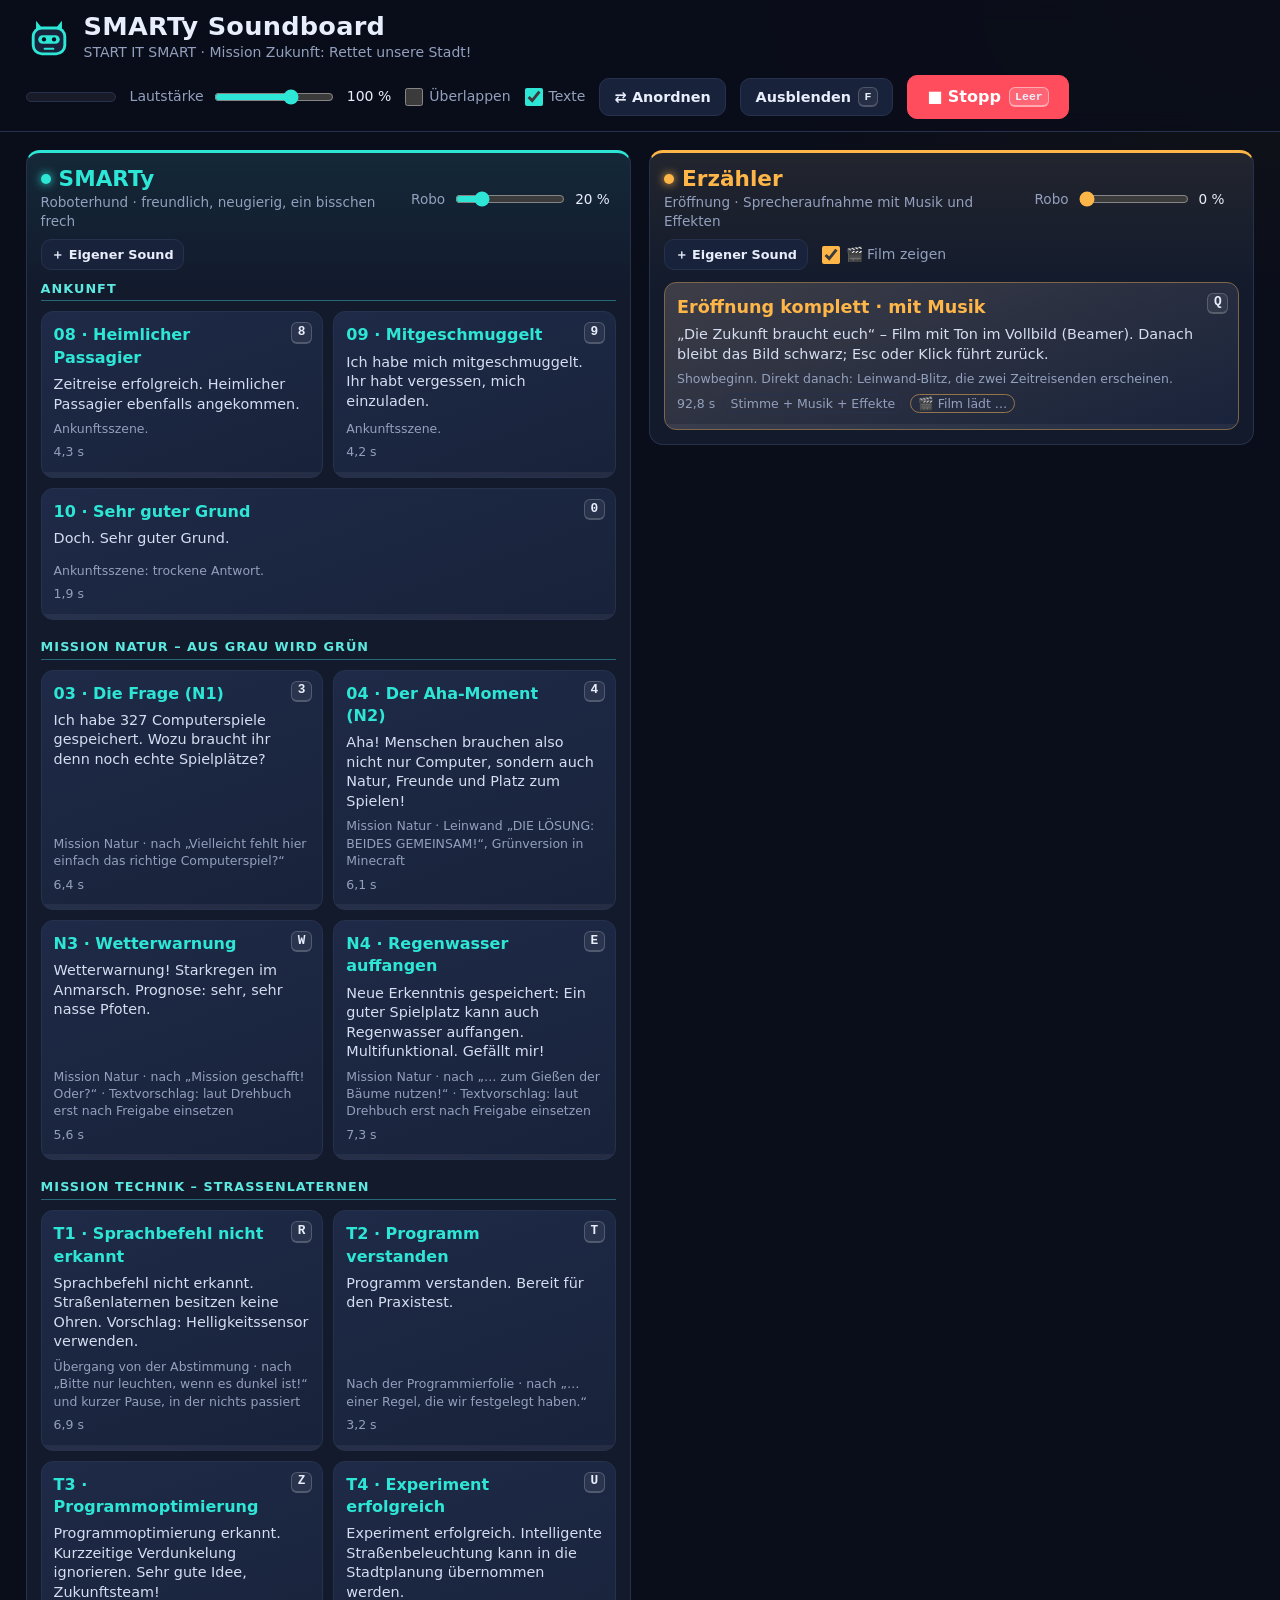
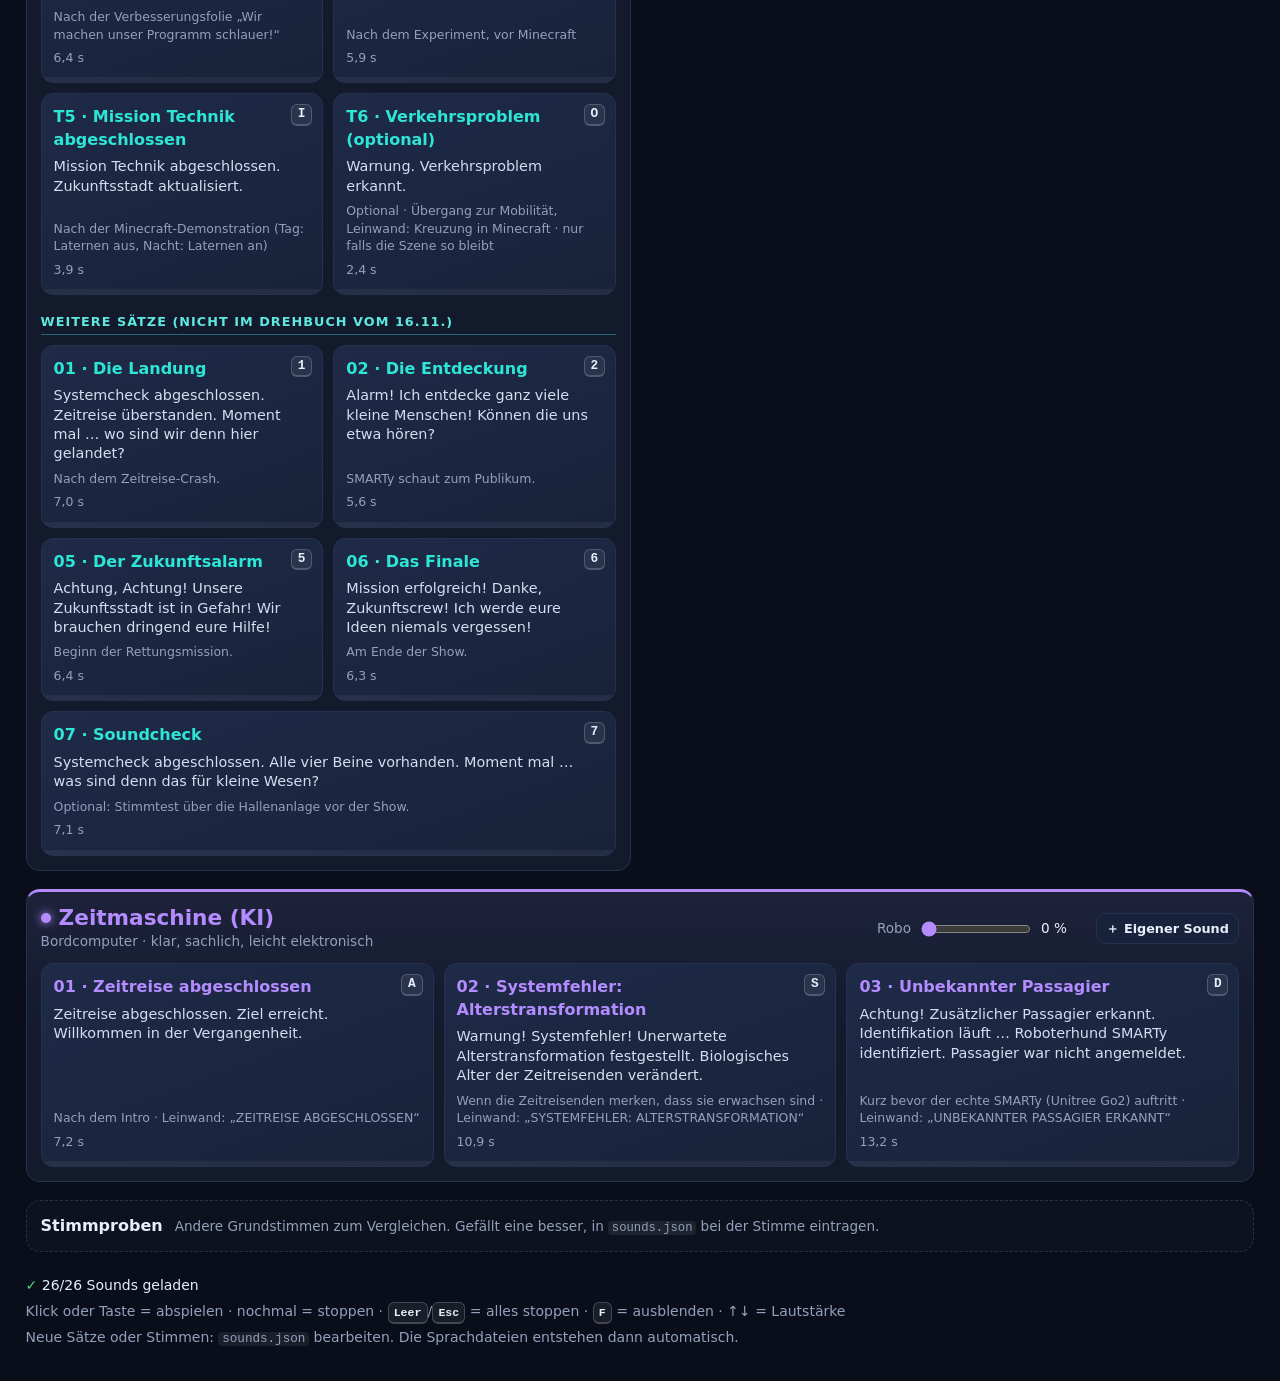
==== index.html @ 3307969c "Anordnung für alle Geräte gleich: gemeinsame layout.json Die Anordnung kommt jetzt aus layout.json i" ====
<!doctype html>
<html lang="de">
<head>
<meta charset="utf-8">
<meta name="viewport" content="width=device-width, initial-scale=1">
<title>SMARTy Soundboard</title>
<meta name="description" content="Soundboard für die Bühnenshow START IT SMART – Mission Zukunft: Stimmen von SMARTy und dem Erzähler per Klick.">
<meta name="theme-color" content="#0a0e1a">
<link rel="icon" href="data:image/svg+xml,%3Csvg xmlns='http://www.w3.org/2000/svg' viewBox='0 0 64 64'%3E%3Cpath d='M14 8l10 12H14z M50 8L40 20h10z' fill='%232ee6d6'/%3E%3Crect x='10' y='18' width='44' height='36' rx='12' fill='%2318223a' stroke='%232ee6d6' stroke-width='4'/%3E%3Crect x='17' y='28' width='30' height='12' rx='6' fill='%232ee6d6'/%3E%3Ccircle cx='25' cy='34' r='3' fill='%230a0e1a'/%3E%3Ccircle cx='39' cy='34' r='3' fill='%230a0e1a'/%3E%3C/svg%3E">
<link rel="stylesheet" href="style.css">
</head>
<body>
<header class="top">
  <div class="brand">
    <svg class="logo" viewBox="0 0 64 64" aria-hidden="true">
      <path d="M14 8l10 12H14z M50 8L40 20h10z" fill="currentColor"/>
      <rect x="10" y="18" width="44" height="36" rx="12" fill="#18223a" stroke="currentColor" stroke-width="4"/>
      <rect x="17" y="28" width="30" height="12" rx="6" fill="currentColor"/>
      <circle class="eye" cx="25" cy="34" r="3" fill="#0a0e1a"/>
      <circle class="eye" cx="39" cy="34" r="3" fill="#0a0e1a"/>
      <path d="M26 47h12" stroke="currentColor" stroke-width="3" stroke-linecap="round"/>
    </svg>
    <div>
      <h1 id="titel">SMARTy Soundboard</h1>
      <p id="untertitel" class="muted"></p>
    </div>
  </div>

  <div class="deck">
    <div class="meter" title="Ausgangspegel" aria-hidden="true"><span id="meterFill"></span></div>
    <label class="ctl">
      <span>Lautstärke</span>
      <input type="range" id="master" min="0" max="1.5" step="0.01" value="1" aria-label="Gesamtlautstärke">
      <output id="masterOut">100 %</output>
    </label>
    <label class="toggle" title="Mehrere Sounds gleichzeitig abspielen">
      <input type="checkbox" id="overlap"> <span>Überlappen</span>
    </label>
    <label class="toggle" title="Texte auf den Pads anzeigen">
      <input type="checkbox" id="showText" checked> <span>Texte</span>
    </label>
    <button type="button" id="arrange" class="btn" aria-pressed="false" title="Pads und Bereiche verschieben, Platz verteilen">⇄ Anordnen</button>
    <button type="button" id="fade" class="btn" title="Alles in 1,5 s ausblenden (Taste F)">Ausblenden <kbd>F</kbd></button>
    <button type="button" id="stop" class="btn stop" title="Alles sofort stoppen">■ Stopp <kbd>Leer</kbd></button>
  </div>
  <div id="arrangeBar" class="arrange-bar" hidden>
    <p>
      <b>Anordnen:</b> Pad oder Kopf eines Bereichs ziehen = verschieben ·
      Griff <span class="grip-demo" aria-hidden="true"></span> zwischen zwei Blöcken nach links/rechts ziehen = Platz verteilen ·
      Tastatur: <kbd>←</kbd><kbd>→</kbd> verschieben, <kbd>Umschalt</kbd>+<kbd>←</kbd><kbd>→</kbd> Breite.
      <br><span id="layoutState" class="layout-state"></span>
    </p>
    <button type="button" id="arrangeReset" class="btn small" title="Standard-Anordnung herstellen">Zurücksetzen</button>
    <button type="button" id="arrangeDiscard" class="btn small" title="Änderungen auf diesem Gerät verwerfen">Verwerfen</button>
    <button type="button" id="arrangeSave" class="btn small primary" title="Als layout.json im GitHub-Repository speichern">Für alle Geräte speichern</button>
    <button type="button" id="arrangeDone" class="btn small">Fertig</button>
    <button type="button" id="ghForget" class="linkish" hidden>Token auf diesem Gerät löschen</button>
  </div>
  <div id="layoutNote" class="layout-note" hidden>
    <span id="noteText">Die Anordnung auf diesem Gerät ist noch nicht für alle Geräte gespeichert.</span>
    <button type="button" id="noteSave" class="btn small primary">Für alle Geräte speichern</button>
    <button type="button" id="noteDiscard" class="btn small">Verwerfen</button>
  </div>
</header>

<main id="board" aria-live="off">
  <p class="loading-note">Lade Soundboard …</p>
</main>

<section id="probenWrap" class="proben" hidden>
  <details>
    <summary>
      <span>Stimmproben</span>
      <span class="muted">Andere Grundstimmen zum Vergleichen. Gefällt eine besser, in <code>sounds.json</code> bei der Stimme eintragen.</span>
    </summary>
    <div id="proben" class="pads"></div>
  </details>
</section>

<footer class="foot">
  <p id="status" class="status">…</p>
  <p class="muted keys">
    Klick oder Taste = abspielen · nochmal = stoppen · <kbd>Leer</kbd>/<kbd>Esc</kbd> = alles stoppen · <kbd>F</kbd> = ausblenden ·
    <span title="Pfeil hoch/runter">↑↓</span> = Lautstärke
  </p>
  <p class="muted" id="editHint">
    Neue Sätze oder Stimmen: <code>sounds.json</code> bearbeiten. Die Sprachdateien entstehen dann automatisch.
  </p>
</footer>

<dialog id="addDlg">
  <form method="dialog" id="addForm">
    <h3>Eigener Sound</h3>
    <p class="muted small">Datei laden oder mit dem Mikrofon aufnehmen. Der Robo-Effekt der gewählten Stimme wird live dazugemischt.
      Wird nur in diesem Browser auf diesem Gerät gespeichert.</p>
    <label class="field">Name
      <input name="titel" required maxlength="60" placeholder="z. B. 08 · Bellen" autocomplete="off">
    </label>
    <label class="field">Stimme / Effekt
      <select name="stimme" id="addVoice"></select>
    </label>
    <div class="src">
      <label class="btn">Datei wählen …<input type="file" accept="audio/*" id="addFile" hidden></label>
      <button type="button" class="btn rec" id="recBtn">● Aufnehmen</button>
      <span id="recInfo" class="muted small"></span>
    </div>
    <audio id="addPreview" controls hidden></audio>
    <menu>
      <button value="cancel" class="btn" formnovalidate>Abbrechen</button>
      <button value="ok" class="btn primary" id="addOk" disabled>Speichern</button>
    </menu>
  </form>
</dialog>

<dialog id="syncDlg">
  <form method="dialog" id="syncForm">
    <h3>Für alle Geräte speichern</h3>
    <p class="muted small">Die Anordnung wird als <code>layout.json</code> im GitHub-Repository gespeichert.
      Alle Geräte zeigen sie dann nach etwa 2 Minuten (Seite neu laden).</p>
    <p class="sync-error small" id="syncInfo" hidden></p>
    <label class="field">GitHub-Token (einmal pro Gerät, auf dem du anordnest)
      <input name="token" type="password" autocomplete="off" spellcheck="false" placeholder="github_pat_…">
    </label>
    <details class="small sync-help">
      <summary>Token anlegen (einmalig, etwa 1 Minute)</summary>
      <ol>
        <li>Auf GitHub einen <a href="https://github.com/settings/personal-access-tokens/new" target="_blank" rel="noopener">neuen „Fine-grained token“</a> anlegen.</li>
        <li><b>Repository access:</b> „Only select repositories“ → <b>smarty-soundboard</b>.</li>
        <li><b>Permissions:</b> „Contents“ → <b>Read and write</b>.</li>
        <li>„Generate token“, Token kopieren und oben einfügen.</li>
      </ol>
      <p>Der Token bleibt nur in diesem Browser gespeichert und darf nur dieses Repository ändern.</p>
    </details>
    <div id="syncManualBox" hidden>
      <p class="small" id="syncManualHint"></p>
      <textarea id="syncText" rows="6" readonly spellcheck="false"></textarea>
    </div>
    <menu>
      <button type="button" class="btn" id="syncManual" title="Ohne Token: Text kopieren und im GitHub-Editor einfügen">Ohne Token …</button>
      <button type="button" class="btn" id="syncCancel">Abbrechen</button>
      <button value="ok" class="btn primary">Speichern</button>
    </menu>
  </form>
</dialog>

<script src="app.js"></script>
</body>
</html>
---- style.css ----
:root {
  --bg: #0a0e1a;
  --bg2: #0f1526;
  --panel: #121a2c;
  --pad: #18223a;
  --pad-hi: #1e2a47;
  --line: #26324d;
  --text: #e8eefc;
  --muted: #93a0bd;
  --danger: #ff4d5e;
  --ok: #4ade80;
  --c: #2ee6d6;
  --radius: 14px;
  color-scheme: dark;
}

* { box-sizing: border-box; }
html { -webkit-text-size-adjust: 100%; }
body {
  margin: 0;
  min-height: 100vh;
  background:
    radial-gradient(1200px 600px at 10% -10%, #14305033, transparent 60%),
    radial-gradient(900px 500px at 100% 0%, #3a2a1033, transparent 60%),
    var(--bg);
  color: var(--text);
  font: 16px/1.4 "Segoe UI Variable Text", "Segoe UI", system-ui, -apple-system, Roboto, sans-serif;
}
h1, h2, h3 { margin: 0; line-height: 1.15; }
code { font: 0.9em ui-monospace, "Cascadia Mono", Consolas, monospace; background: #ffffff12; padding: 0 .3em; border-radius: 4px; }
kbd {
  font: 600 0.72rem/1 ui-monospace, "Cascadia Mono", Consolas, monospace;
  padding: .22em .45em; border-radius: 6px;
  border: 1px solid #ffffff30; border-bottom-width: 2px;
  background: #ffffff10; color: var(--text);
}
.muted { color: var(--muted); }
.small { font-size: .875rem; }

/* ---------- Kopfzeile ---------- */
.top {
  position: sticky; top: 0; z-index: 10;
  display: flex; flex-wrap: wrap; align-items: center; justify-content: space-between;
  gap: 12px 24px;
  padding: 12px max(16px, 2vw);
  background: color-mix(in srgb, var(--bg) 82%, transparent);
  backdrop-filter: blur(10px);
  border-bottom: 1px solid var(--line);
}
.brand { display: flex; align-items: center; gap: 12px; min-width: 0; }
.logo { width: 46px; height: 46px; color: #2ee6d6; flex: none; }
body.live .logo .eye { animation: blink 3.2s infinite; transform-origin: center; transform-box: fill-box; }
@keyframes blink { 0%, 92%, 100% { transform: scaleY(1); } 95% { transform: scaleY(.1); } }
.brand h1 { font-size: clamp(1.15rem, 2.4vw, 1.6rem); letter-spacing: .01em; }
.brand p { margin: 2px 0 0; font-size: .875rem; }

.deck { display: flex; flex-wrap: wrap; align-items: center; gap: 10px 14px; }
.ctl { display: flex; align-items: center; gap: 8px; font-size: .875rem; color: var(--muted); }
.ctl output { min-width: 3.4em; text-align: right; color: var(--text); font-variant-numeric: tabular-nums; }
input[type=range] { accent-color: var(--c); width: 120px; }
.toggle { display: flex; align-items: center; gap: 6px; font-size: .875rem; color: var(--muted); cursor: pointer; user-select: none; }
.toggle input { accent-color: #2ee6d6; width: 18px; height: 18px; margin: 0; }

.meter { width: 90px; height: 10px; border-radius: 6px; background: #ffffff10; overflow: hidden; border: 1px solid var(--line); }
.meter span {
  display: block; height: 100%; width: 100%;
  transform-origin: left; transform: scaleX(0);
  background: linear-gradient(90deg, #4ade80 0 60%, #facc15 60% 85%, #ff4d5e 85%);
  background-size: 90px 100%;
}

.btn {
  appearance: none; border: 1px solid var(--line); background: var(--pad);
  color: var(--text); font: inherit; font-size: .9rem; font-weight: 600;
  padding: .55em 1em; border-radius: 10px; cursor: pointer;
  display: inline-flex; align-items: center; gap: .5em;
  transition: background .15s, border-color .15s, transform .05s;
}
.btn:hover { background: var(--pad-hi); border-color: #3a4a70; }
.btn:active { transform: translateY(1px); }
.btn:focus-visible, .pad:focus-visible, .icon:focus-visible { outline: 2px solid #fff; outline-offset: 2px; }
.btn.stop { background: var(--danger); border-color: var(--danger); color: #fff; font-size: 1rem; padding: .6em 1.2em; }
.btn.stop:hover { background: #ff6474; }
.btn.stop kbd { border-color: #ffffff70; background: #ffffff25; }
.btn.primary { background: #2ee6d6; border-color: #2ee6d6; color: #04201d; }
.btn.primary:disabled { opacity: .45; cursor: not-allowed; }
.btn.small { font-size: .8rem; padding: .4em .75em; }

/* ---------- Board ----------
   Bereiche und Pads liegen in Flex-Zeilen. --w ist das Breiten-Gewicht eines Blocks
   (1 = Standard); die Zeile verteilt ihren Platz im Verhältnis der Gewichte. */
main {
  --gap: 18px; --unit: 500px;
  display: flex; flex-wrap: wrap; align-items: flex-start;
  gap: var(--gap);
  padding: 18px max(16px, 2vw);
}
main > .voice { flex: var(--w, 1) 1 calc(var(--w, 1) * var(--unit)); }
.loading-note, .error-note { color: var(--muted); padding: 24px 0; flex-basis: 100%; }
.error-note { color: #ffb4bb; }

.voice {
  --c: #2ee6d6;
  background: linear-gradient(180deg, color-mix(in srgb, var(--c) 7%, var(--panel)), var(--panel) 140px);
  border: 1px solid var(--line);
  border-top: 3px solid var(--c);
  border-radius: var(--radius);
  padding: 14px;
  min-width: 0;
  position: relative;
}
.voice-head { display: flex; flex-wrap: wrap; align-items: center; gap: 8px 14px; margin-bottom: 12px; }
.voice-head .who { flex: 1 1 220px; min-width: 0; }
.voice-head h2 { font-size: 1.35rem; color: var(--c); display: flex; align-items: center; gap: 8px; }
.voice-head h2 .dot { width: 10px; height: 10px; border-radius: 50%; background: var(--c); box-shadow: 0 0 10px var(--c); }
.voice-head .rolle { margin: 2px 0 0; font-size: .85rem; color: var(--muted); }
.robo { display: flex; align-items: center; gap: 8px; font-size: .85rem; color: var(--muted); }
.robo input { width: 110px; }
.robo output { min-width: 3em; color: var(--text); font-variant-numeric: tabular-nums; }

.variants { flex-basis: 100%; display: flex; flex-wrap: wrap; align-items: center; gap: 6px; }
.variants-label { font-size: .85rem; color: var(--muted); margin-right: 2px; }
.var-btn {
  appearance: none; border: 1px solid var(--line); background: var(--pad); color: var(--text);
  font: inherit; font-size: .85rem; padding: .38em .8em; border-radius: 999px; cursor: pointer;
  transition: background .15s, border-color .15s;
}
.var-btn:hover { border-color: color-mix(in srgb, var(--c) 60%, var(--line)); }
.var-btn:focus-visible { outline: 2px solid #fff; outline-offset: 2px; }
.var-btn b { color: var(--c); }
.var-btn[aria-pressed="true"] { background: var(--c); border-color: var(--c); color: #1a1205; font-weight: 600; }
.var-btn[aria-pressed="true"] b { color: inherit; }

/* --w: 1 hier, damit Pads nicht das Gewicht ihres Bereichs erben */
.pads { --w: 1; --gap: 10px; --unit: 210px; display: flex; flex-wrap: wrap; gap: var(--gap); }
.pads > .cell {
  flex: var(--w, 1) 1 calc(var(--w, 1) * var(--unit));
  max-width: calc(var(--w, 1) * var(--unit) * 3);
}

.szene {
  flex: 1 1 100%; margin: 10px 0 0; padding-bottom: 4px;
  font-size: .8rem; font-weight: 600; letter-spacing: .08em; text-transform: uppercase;
  color: color-mix(in srgb, var(--c) 75%, var(--text));
  border-bottom: 1px solid color-mix(in srgb, var(--c) 30%, var(--line));
}
.szene:first-child { margin-top: 0; }

.cell { position: relative; min-width: 0; }
.pads > .cell.wide { flex: 1 1 100%; max-width: none; }
.cell.wide .pad { background: linear-gradient(160deg, color-mix(in srgb, var(--c) 14%, var(--pad-hi)), var(--pad)); border-color: color-mix(in srgb, var(--c) 40%, var(--line)); }
.cell.wide .pad-title { font-size: 1.1rem; }
.pad {
  position: relative; width: 100%; height: 100%;
  min-height: 132px;
  display: flex; flex-direction: column; align-items: flex-start; gap: 6px;
  text-align: left; color: var(--text); font: inherit;
  padding: 12px 12px 16px;
  background: linear-gradient(160deg, var(--pad-hi), var(--pad));
  border: 1px solid var(--line);
  border-radius: 12px;
  cursor: pointer; overflow: hidden;
  transition: transform .06s, border-color .15s, box-shadow .15s, background .15s;
  -webkit-tap-highlight-color: transparent;
  touch-action: manipulation;
}
.pad:hover { border-color: color-mix(in srgb, var(--c) 55%, var(--line)); }
.pad:active, .pad.hit { transform: scale(.975); }
.pad .key { position: absolute; top: 10px; right: 10px; font-size: .8rem; }
.pad-title { font-weight: 700; font-size: 1rem; padding-right: 34px; color: var(--c); hyphens: auto; overflow-wrap: break-word; }
.pad-text { hyphens: auto; }
.pad-text { font-size: .9rem; line-height: 1.35; color: #d5ddf0; }
.pad-cue { font-size: .78rem; color: var(--muted); margin-top: auto; }
.pad-foot { display: flex; gap: 8px; align-items: center; font-size: .78rem; color: var(--muted); font-variant-numeric: tabular-nums; }
.pad-foot .tag { border: 1px solid var(--line); border-radius: 999px; padding: 0 .5em; }
.bar { position: absolute; left: 0; right: 0; bottom: 0; height: 5px; background: #ffffff0d; }
.bar i { display: block; height: 100%; background: var(--c); transform-origin: left; transform: scaleX(0); }

.pad.playing {
  border-color: var(--c);
  background: linear-gradient(160deg, color-mix(in srgb, var(--c) 22%, var(--pad-hi)), var(--pad));
  box-shadow: 0 0 0 2px var(--c), 0 0 28px color-mix(in srgb, var(--c) 45%, transparent);
  animation: pulse 1.1s ease-in-out infinite;
}
.pad.playing .pad-foot { color: var(--text); }
@keyframes pulse { 50% { box-shadow: 0 0 0 2px var(--c), 0 0 42px color-mix(in srgb, var(--c) 60%, transparent); } }
.pad.loading { opacity: .55; cursor: progress; }
.pad.missing { opacity: .45; cursor: not-allowed; border-style: dashed; }

.tools { position: absolute; right: 8px; bottom: 10px; display: flex; gap: 4px; opacity: 0; transition: opacity .15s; }
.cell:hover .tools, .cell:focus-within .tools { opacity: 1; }
@media (hover: none) { .tools { opacity: .8; } }
.icon {
  appearance: none; width: 28px; height: 28px; border-radius: 8px;
  border: 1px solid var(--line); background: #0a0e1acc; color: var(--muted);
  font: 600 .9rem/1 system-ui, sans-serif; cursor: pointer;
}
.icon:hover { color: var(--text); border-color: #3a4a70; }
.icon.del:hover { color: #fff; background: var(--danger); border-color: var(--danger); }

body.compact .pad-text, body.compact .pad-cue { display: none; }
body.compact .pad { min-height: 78px; }

/* ---------- Stimmproben ---------- */
.proben { padding: 0 max(16px, 2vw) 8px; }
.proben details { border: 1px dashed var(--line); border-radius: var(--radius); padding: 10px 14px; background: #ffffff05; }
.proben summary { cursor: pointer; display: flex; flex-wrap: wrap; gap: 4px 12px; align-items: baseline; padding: 4px 0; }
.proben summary > span:first-child { font-weight: 700; }
.proben summary .muted { font-size: .85rem; }
.proben .pads { margin-top: 12px; }

/* ---------- Fußzeile ---------- */
.foot { padding: 10px max(16px, 2vw) 28px; font-size: .875rem; }
.foot p { margin: 6px 0; }
.status { color: var(--text); }
.status .ok { color: var(--ok); }
.status .warn { color: #facc15; }
.foot a { color: #2ee6d6; }

/* ---------- Dialog ---------- */
dialog {
  width: min(460px, calc(100vw - 32px));
  background: var(--panel); color: var(--text);
  border: 1px solid var(--line); border-radius: var(--radius);
  padding: 18px;
}
dialog::backdrop { background: #000a; }
dialog h3 { font-size: 1.2rem; margin-bottom: 4px; }
.field { display: grid; gap: 4px; margin: 12px 0; font-size: .875rem; color: var(--muted); }
.field input, .field select {
  font: inherit; font-size: 1rem; color: var(--text);
  background: var(--bg2); border: 1px solid var(--line); border-radius: 8px; padding: .5em .6em;
}
.src { display: flex; flex-wrap: wrap; gap: 8px; align-items: center; margin: 12px 0; }
.btn.rec.on { background: var(--danger); border-color: var(--danger); color: #fff; }
#addPreview { width: 100%; margin: 6px 0; }
dialog menu { display: flex; justify-content: flex-end; gap: 8px; padding: 0; margin: 16px 0 0; }

@media (max-width: 640px) {
  .top { position: static; backdrop-filter: none; background: var(--bg); }
  .brand p { display: none; }
  .logo { width: 38px; height: 38px; }
  .deck { width: 100%; }
  .btn.stop {
    position: fixed; right: 16px; bottom: 16px; z-index: 20;
    font-size: 1.1rem; padding: .8em 1.3em; border-radius: 999px;
    box-shadow: 0 8px 24px #000a;
  }
  .btn.stop kbd { display: none; }
  .foot { padding-bottom: 90px; }
  .ctl input[type=range] { width: 90px; }
  .meter { display: none; }
  .pads { --unit: 150px; }
  .arrange-bar p { font-size: .8rem; }
  .pad { min-height: 110px; padding: 10px 10px 16px; }
  .pad .key { display: none; }
  .pad-title { padding-right: 0; font-size: .92rem; }
  .pad-text { font-size: .85rem; }
  .voice { padding: 12px 10px; }
}
@media (prefers-reduced-motion: reduce) {
  .pad.playing { animation: none; }
  body.live .logo .eye { animation: none; }
}

/* ---------- Anordnen ---------- */
#arrange[aria-pressed="true"] { background: #2ee6d6; border-color: #2ee6d6; color: #04201d; }
.arrange-bar {
  flex-basis: 100%; display: flex; flex-wrap: wrap; align-items: center; gap: 8px 10px;
  padding: 8px 12px; border: 1px dashed #2ee6d6aa; border-radius: 10px; background: #2ee6d612;
}
.arrange-bar[hidden] { display: none; }
.arrange-bar p { flex: 1 1 320px; margin: 0; font-size: .85rem; color: var(--text); }
.arrange-bar kbd { margin: 0 1px; }
.layout-state { display: inline-block; margin-top: 4px; font-size: .82rem; color: var(--muted); }
.layout-state.ok { color: var(--ok); }
.layout-state.dirty { color: #facc15; }
.arrange-bar .btn:disabled { opacity: .45; cursor: default; }
.linkish { appearance: none; border: 0; background: none; padding: 0; font: inherit; font-size: .8rem; color: var(--muted); text-decoration: underline; cursor: pointer; }
.layout-note {
  flex-basis: 100%; display: flex; flex-wrap: wrap; align-items: center; gap: 8px 10px;
  padding: 6px 12px; border-radius: 10px; font-size: .85rem;
  border: 1px solid #facc1566; background: #facc1514; color: var(--text);
}
.layout-note[hidden], .layout-note [hidden] { display: none; }
.layout-note.done { border-color: #4ade8066; background: #4ade8014; }
.layout-note span { flex: 1 1 260px; }
.sync-error { color: #ffb4bb; margin: 8px 0; }
.sync-help { color: var(--muted); margin: 8px 0; }
.sync-help summary { cursor: pointer; color: var(--text); }
.sync-help ol { padding-left: 1.3em; margin: 8px 0; }
.sync-help a, #syncManualHint { color: #2ee6d6; }
#syncManualHint { color: var(--text); }
#syncText { width: 100%; font: .8rem/1.3 ui-monospace, Consolas, monospace; color: var(--text); background: var(--bg2); border: 1px solid var(--line); border-radius: 8px; padding: 6px; }
.grip-demo { display: inline-block; width: 4px; height: 1em; vertical-align: -2px; border-radius: 3px; background: #2ee6d6; }

.resize {
  display: none; position: absolute; z-index: 3;
  top: 14px; bottom: 14px; right: calc(var(--gap) / -2 - 8px); width: 16px;
  cursor: col-resize; touch-action: none;
}
.resize::before {
  content: ''; position: absolute; left: 6px; top: 0; bottom: 0; width: 4px; border-radius: 4px;
  background: color-mix(in srgb, var(--c) 50%, transparent);
  transition: background .15s, box-shadow .15s;
}
.resize:hover::before, .resizing > .resize::before { background: var(--c); box-shadow: 0 0 10px var(--c); }
.voice > .resize { top: 40px; bottom: 40px; }

body.arranging .resize { display: block; }
body.arranging .tools { display: none; }
body.arranging .pads > .cell, body.arranging .pad, body.arranging .voice-head { touch-action: none; user-select: none; -webkit-user-select: none; }
body.arranging .pad { cursor: grab; outline: 1px dashed color-mix(in srgb, var(--c) 45%, transparent); outline-offset: 3px; }
body.arranging .pad:active { transform: none; }
body.arranging .voice-head { cursor: grab; border-radius: 10px; outline: 1px dashed color-mix(in srgb, var(--c) 45%, transparent); outline-offset: 4px; }
body.arranging .voice-head :is(input, button, label) { cursor: pointer; }
body.dragging, body.dragging * { cursor: grabbing !important; }
body.sizing, body.sizing * { cursor: col-resize !important; user-select: none; -webkit-user-select: none; }

.placeholder { opacity: .35; }
.placeholder .pad { border-style: dashed; }
.ghost {
  position: fixed; left: 0; top: 0; z-index: 60; pointer-events: none;
  border-radius: 12px; opacity: .93;
  box-shadow: 0 18px 40px #000b, 0 0 0 2px var(--c);
}
.ghost > .cell { height: 100%; }
.ghost .resize { display: none; }
.ghost-voice { background: var(--panel); border-top: 3px solid var(--c); padding: 12px 14px; overflow: hidden; }
.ghost-voice .voice-head { margin: 0; outline: none; }

/* ---------- Film (Beamer) ---------- */
#filmLayer { position: fixed; inset: 0; z-index: 1000; background: #000; display: flex; align-items: center; justify-content: center; cursor: none; }
#filmLayer[hidden] { display: none; }
#filmLayer video { width: 100%; height: 100%; object-fit: contain; background: #000; }
.film-toggle input { accent-color: var(--c); }
.pad-foot .tag.film { border-color: color-mix(in srgb, var(--c) 50%, var(--line)); }
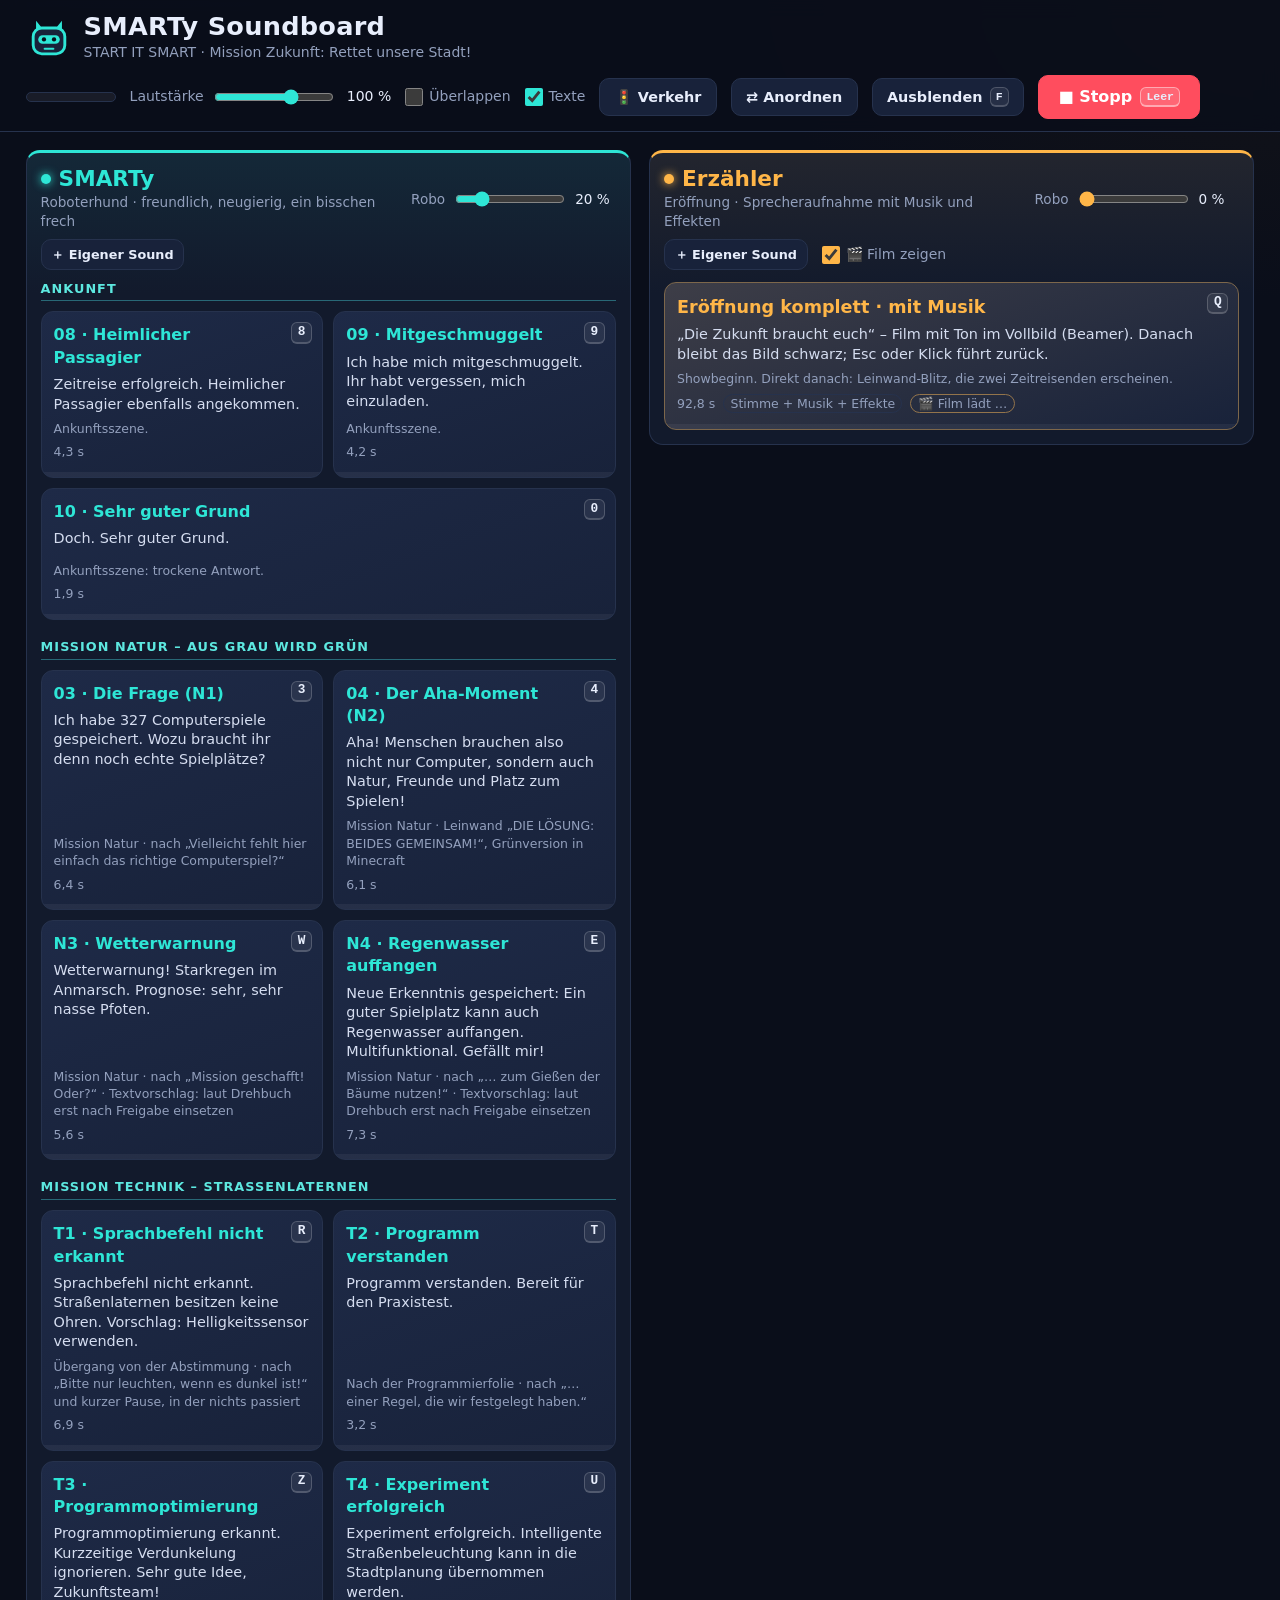
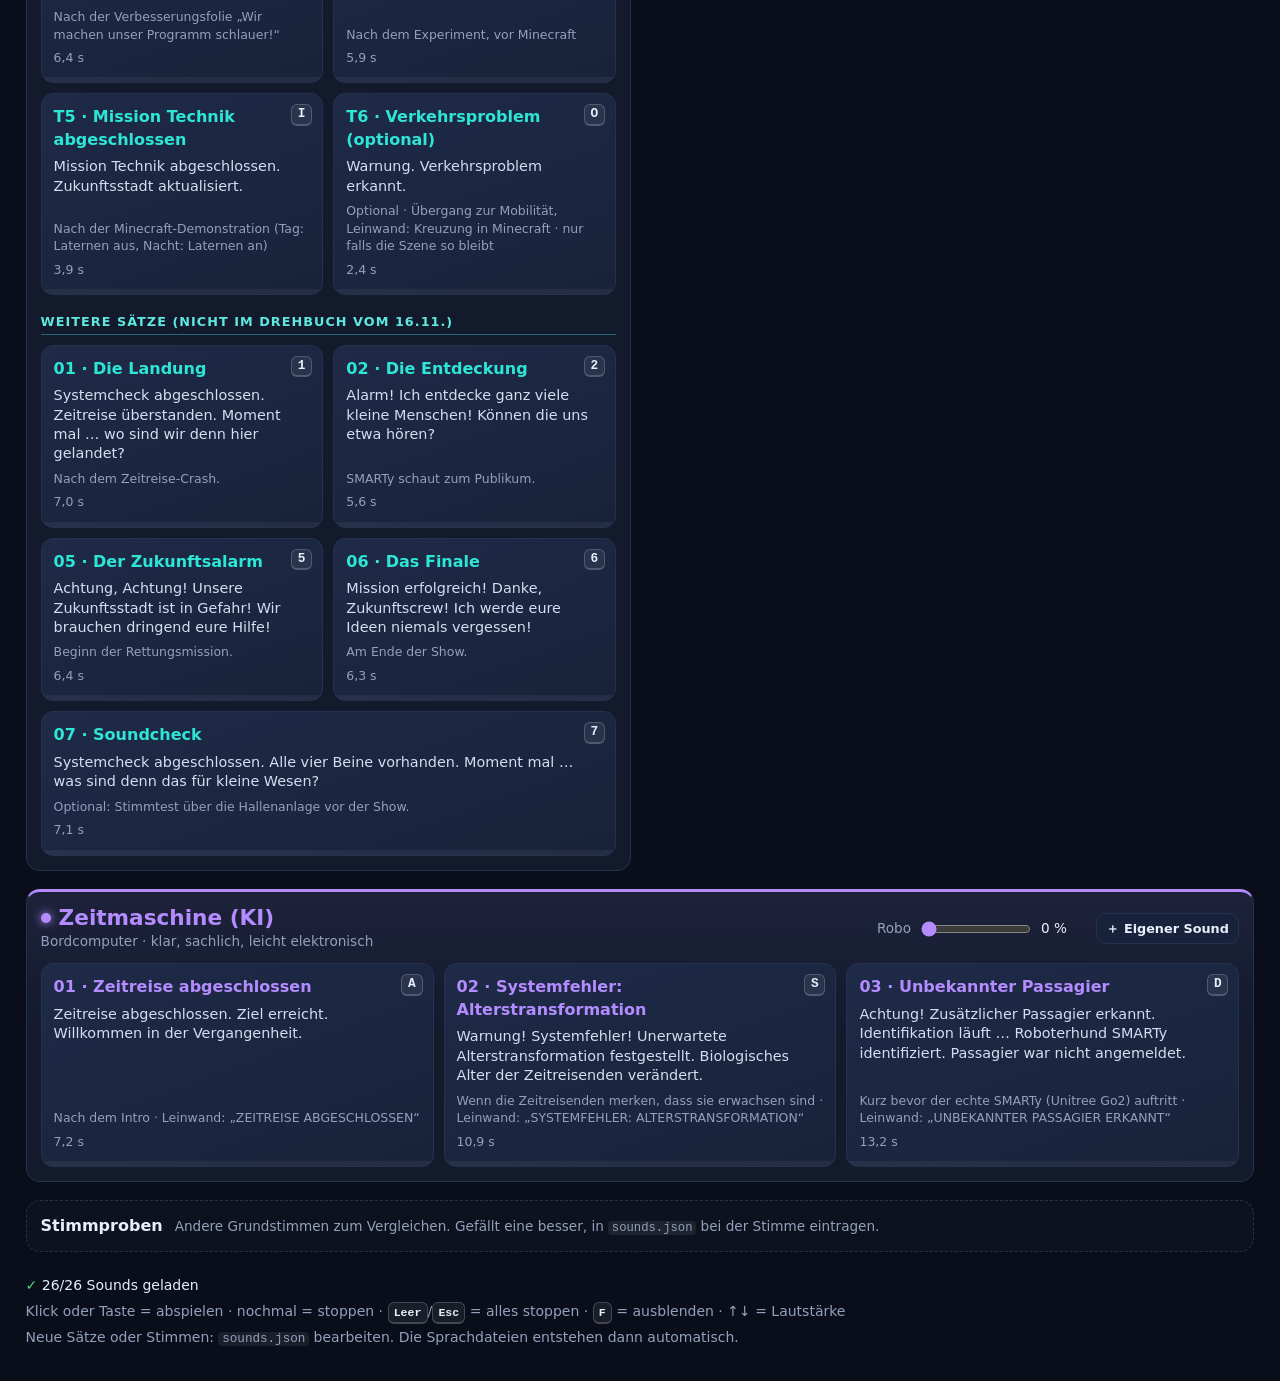
==== commit e5d848ce: "Verkehrssimulation „Die schlaue Ampel“ als eigene Seite verkehr/ Normale Ampel und intelligente Ampe" ====
--- a/index.html
+++ b/index.html
@@ -39,6 +39,7 @@
     <label class="toggle" title="Texte auf den Pads anzeigen">
       <input type="checkbox" id="showText" checked> <span>Texte</span>
     </label>
+    <a class="btn" href="verkehr/" target="_blank" rel="noopener" title="Verkehrssimulation „Die schlaue Ampel“ in neuem Fenster öffnen (für den Beamer)">🚦 Verkehr</a>
     <button type="button" id="arrange" class="btn" aria-pressed="false" title="Pads und Bereiche verschieben, Platz verteilen">⇄ Anordnen</button>
     <button type="button" id="fade" class="btn" title="Alles in 1,5 s ausblenden (Taste F)">Ausblenden <kbd>F</kbd></button>
     <button type="button" id="stop" class="btn stop" title="Alles sofort stoppen">■ Stopp <kbd>Leer</kbd></button>
--- a/style.css
+++ b/style.css
@@ -85,6 +85,7 @@
 .btn.primary { background: #2ee6d6; border-color: #2ee6d6; color: #04201d; }
 .btn.primary:disabled { opacity: .45; cursor: not-allowed; }
 .btn.small { font-size: .8rem; padding: .4em .75em; }
+a.btn { text-decoration: none; }
 
 /* ---------- Board ----------
    Bereiche und Pads liegen in Flex-Zeilen. --w ist das Breiten-Gewicht eines Blocks
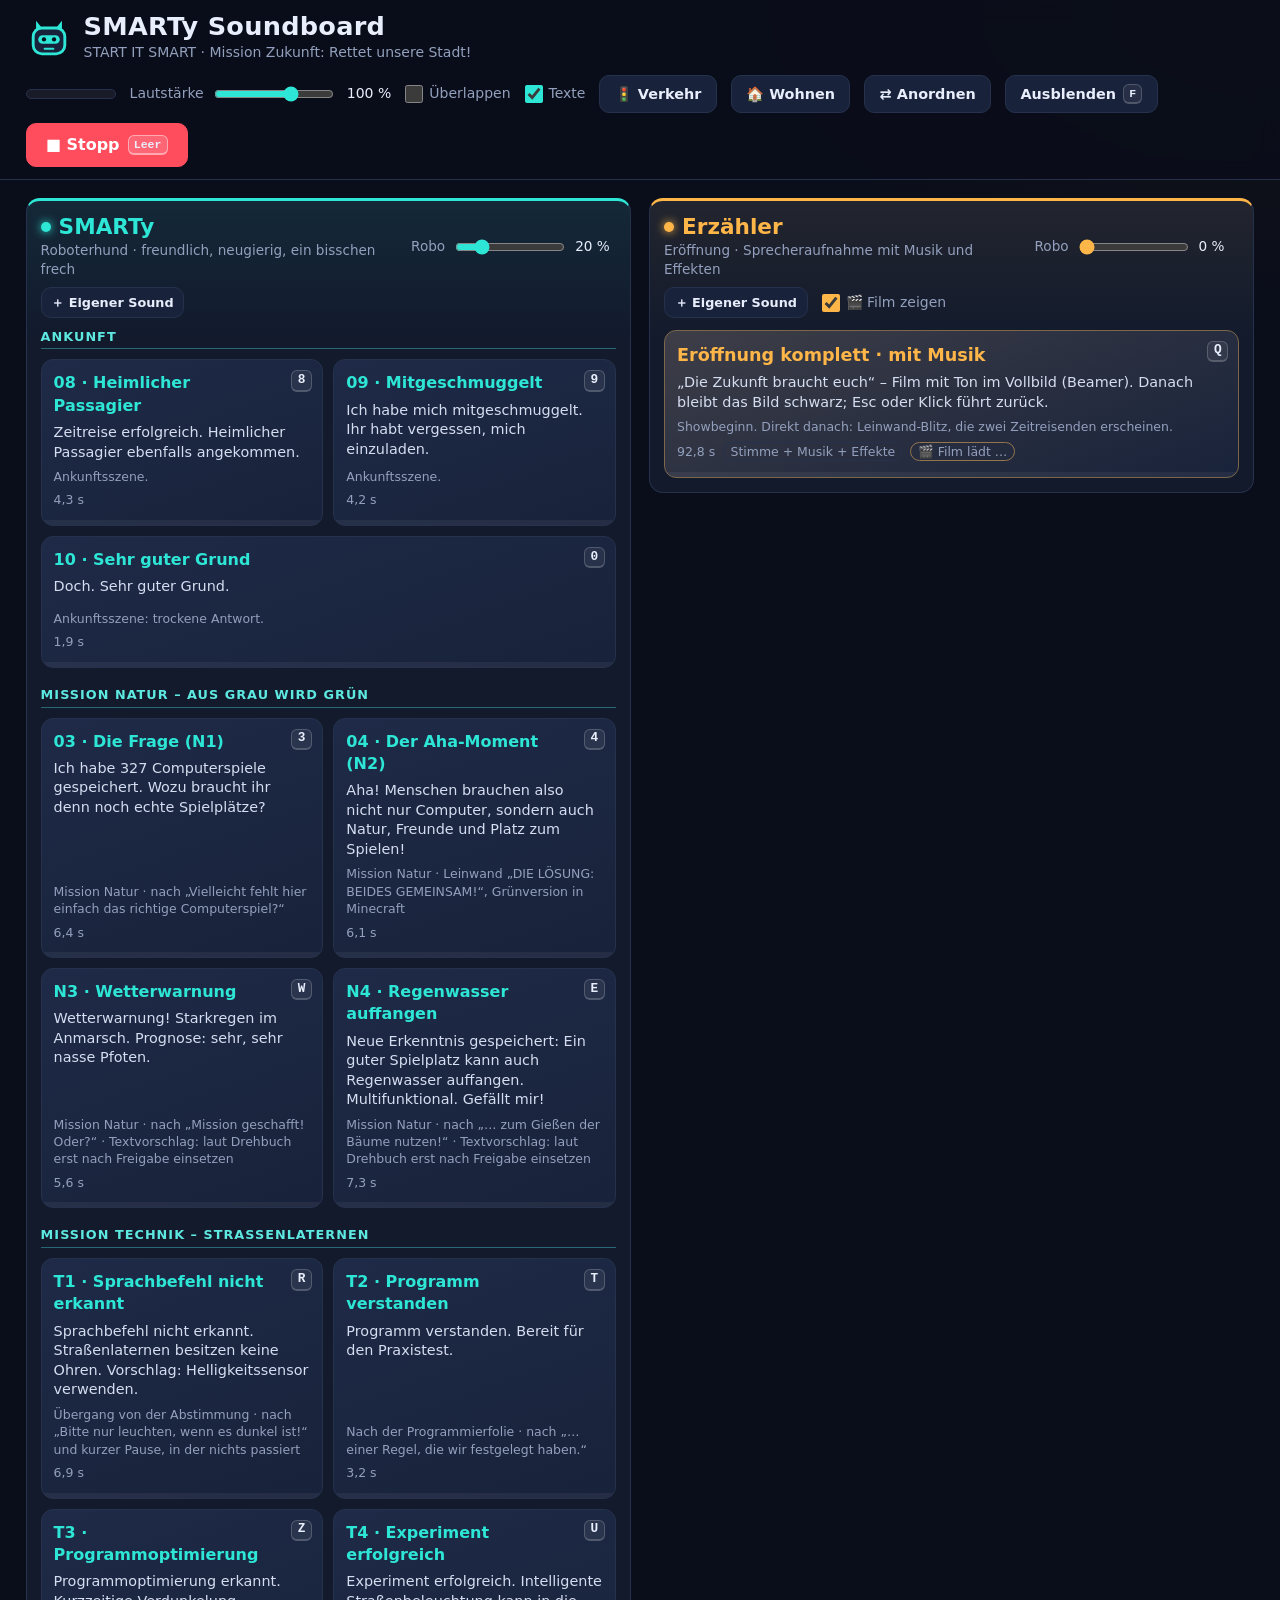
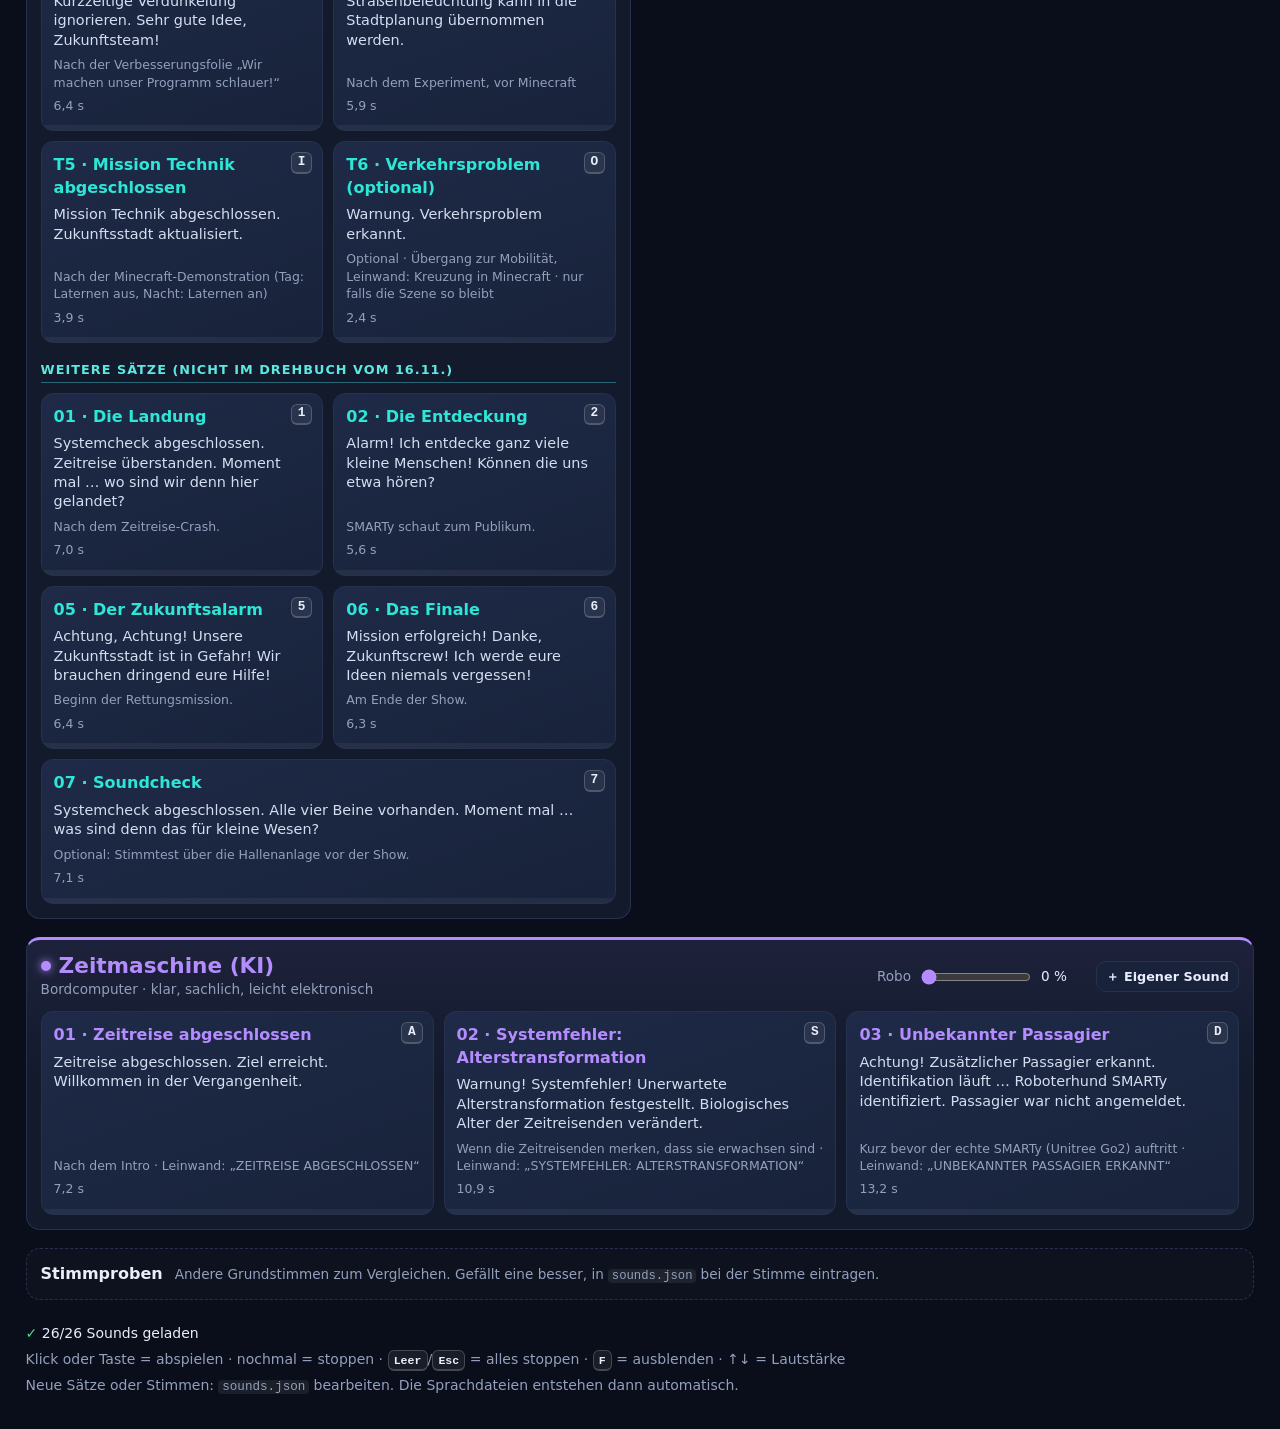
==== commit ce83dd80: "Wohnen, Bauen und CO₂: 3D-Simulation als eigene Seite wohnen/ Startbildschirm, Experiment mit sechs " ====
--- a/index.html
+++ b/index.html
@@ -40,6 +40,7 @@
       <input type="checkbox" id="showText" checked> <span>Texte</span>
     </label>
     <a class="btn" href="verkehr/" target="_blank" rel="noopener" title="Verkehrssimulation „Die schlaue Ampel“ in neuem Fenster öffnen (für den Beamer)">🚦 Verkehr</a>
+    <a class="btn" href="wohnen/" target="_blank" rel="noopener" title="3D-Simulation „Wie bauen wir unsere Zukunftsstadt?“ (Wohnen, Bauen und CO₂) in neuem Fenster öffnen">🏠 Wohnen</a>
     <button type="button" id="arrange" class="btn" aria-pressed="false" title="Pads und Bereiche verschieben, Platz verteilen">⇄ Anordnen</button>
     <button type="button" id="fade" class="btn" title="Alles in 1,5 s ausblenden (Taste F)">Ausblenden <kbd>F</kbd></button>
     <button type="button" id="stop" class="btn stop" title="Alles sofort stoppen">■ Stopp <kbd>Leer</kbd></button>
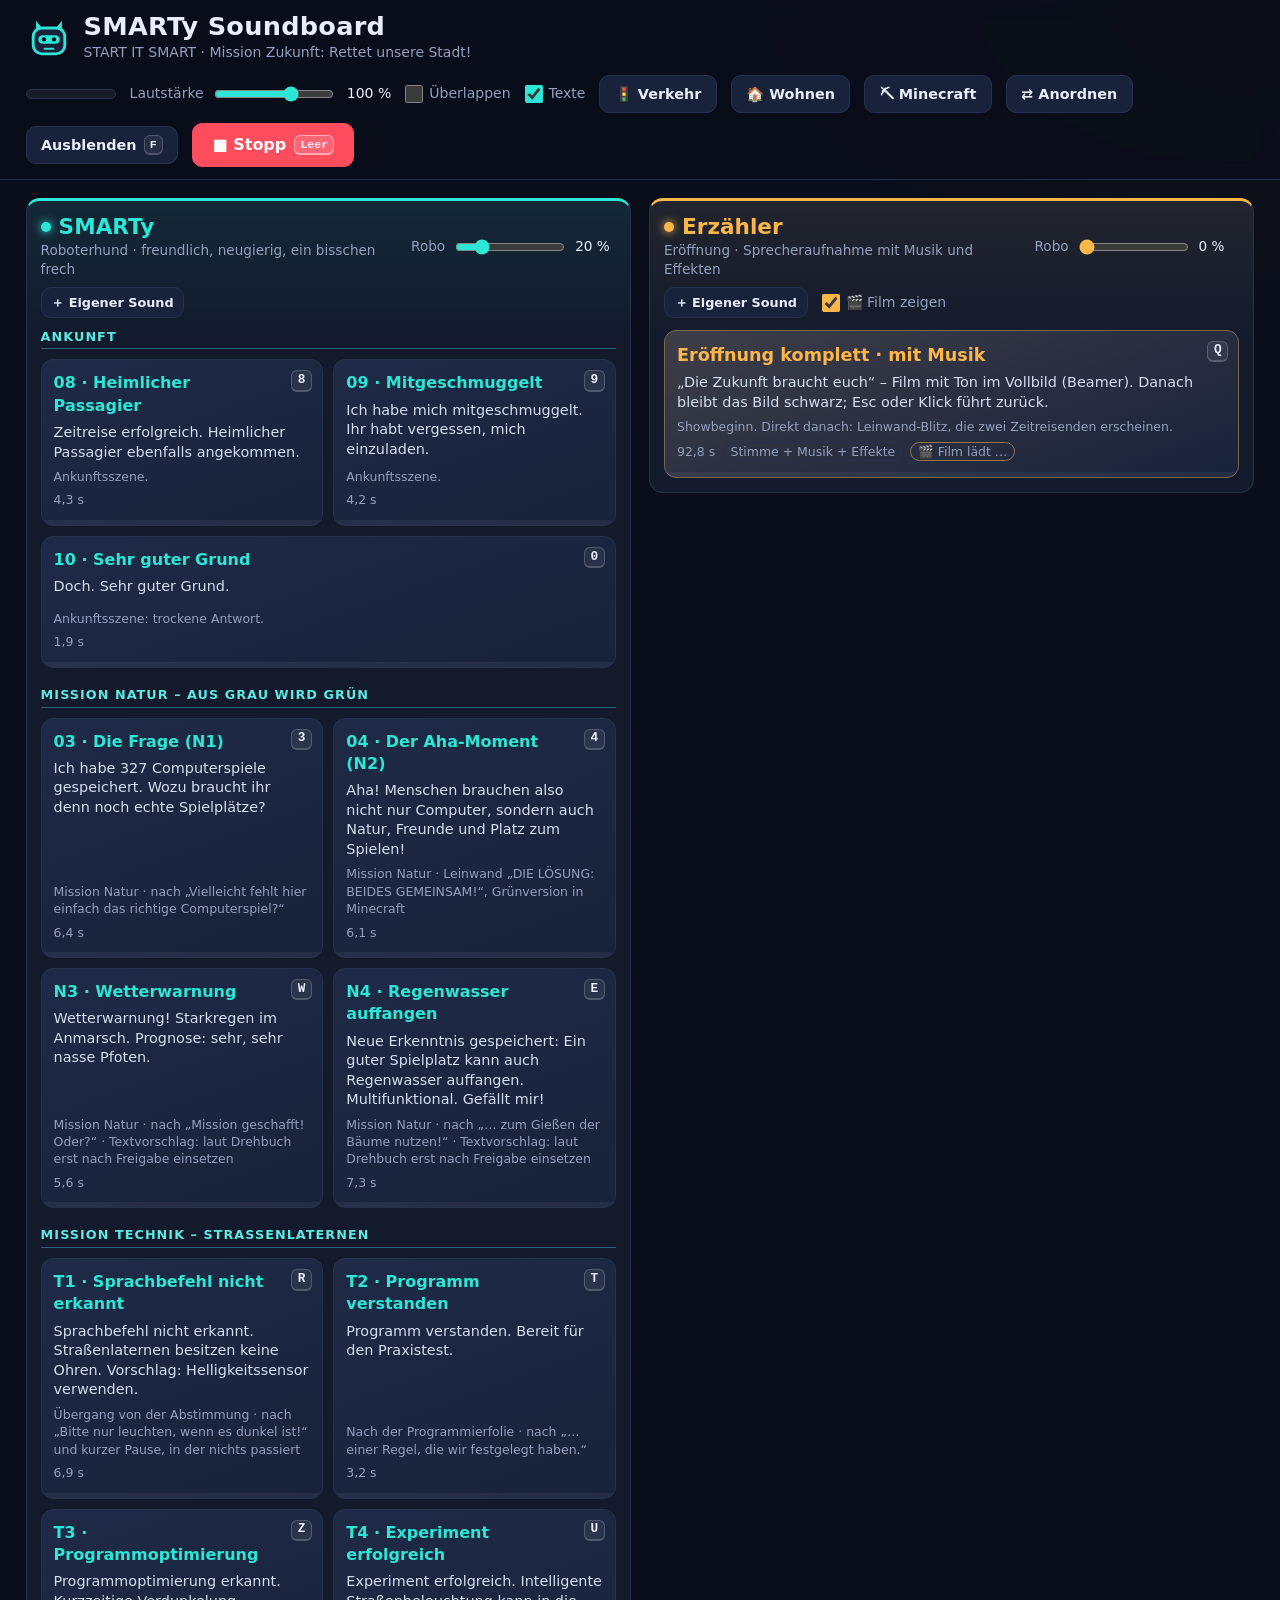
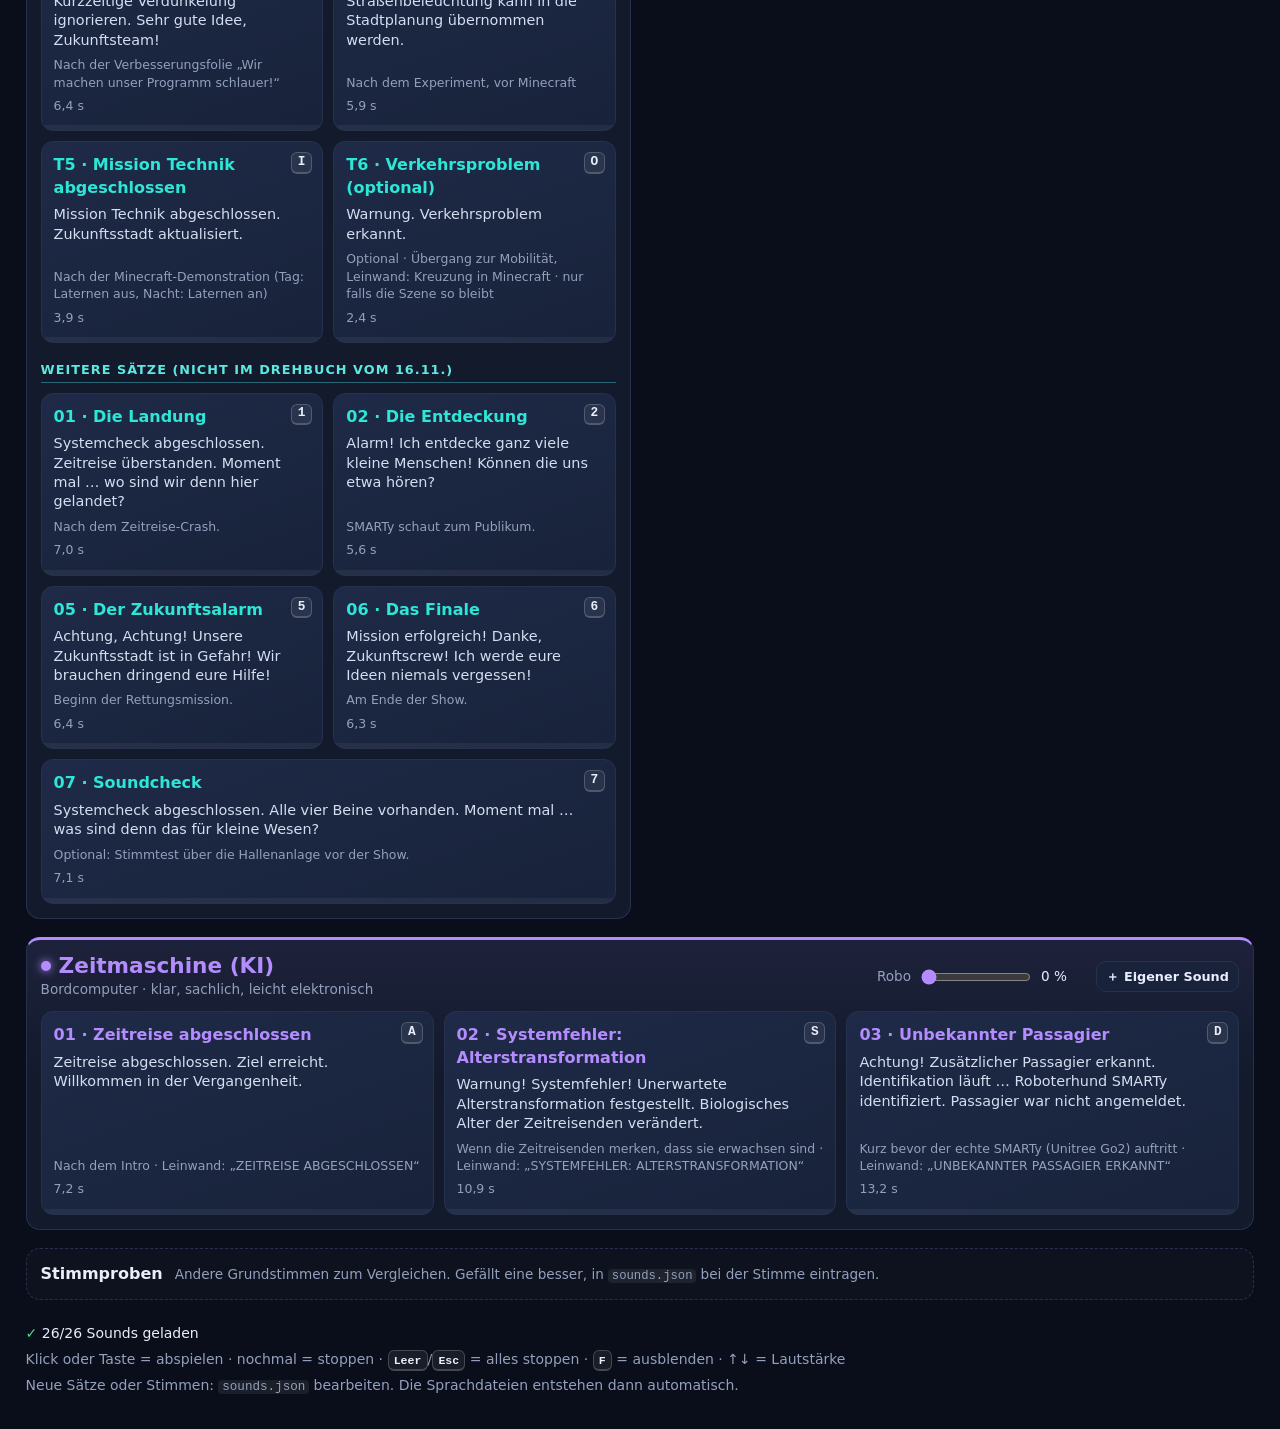
==== commit 9ea8103c: "Minecraft-Spielplatz-Test (Prototyp) und Wohnen ohne Lernziel-Karte - minecraft/: Testwelt (.mcworld" ====
--- a/index.html
+++ b/index.html
@@ -41,6 +41,7 @@
     </label>
     <a class="btn" href="verkehr/" target="_blank" rel="noopener" title="Verkehrssimulation „Die schlaue Ampel“ in neuem Fenster öffnen (für den Beamer)">🚦 Verkehr</a>
     <a class="btn" href="wohnen/" target="_blank" rel="noopener" title="3D-Simulation „Wie bauen wir unsere Zukunftsstadt?“ (Wohnen, Bauen und CO₂) in neuem Fenster öffnen">🏠 Wohnen</a>
+    <a class="btn" href="minecraft/" target="_blank" rel="noopener" title="Minecraft Education: Spielplatz-Test – grauer Platz ↔ Natur-Abenteuerspielplatz in derselben Welt (Testwelt, Befehle, Testplan)">⛏ Minecraft</a>
     <button type="button" id="arrange" class="btn" aria-pressed="false" title="Pads und Bereiche verschieben, Platz verteilen">⇄ Anordnen</button>
     <button type="button" id="fade" class="btn" title="Alles in 1,5 s ausblenden (Taste F)">Ausblenden <kbd>F</kbd></button>
     <button type="button" id="stop" class="btn stop" title="Alles sofort stoppen">■ Stopp <kbd>Leer</kbd></button>
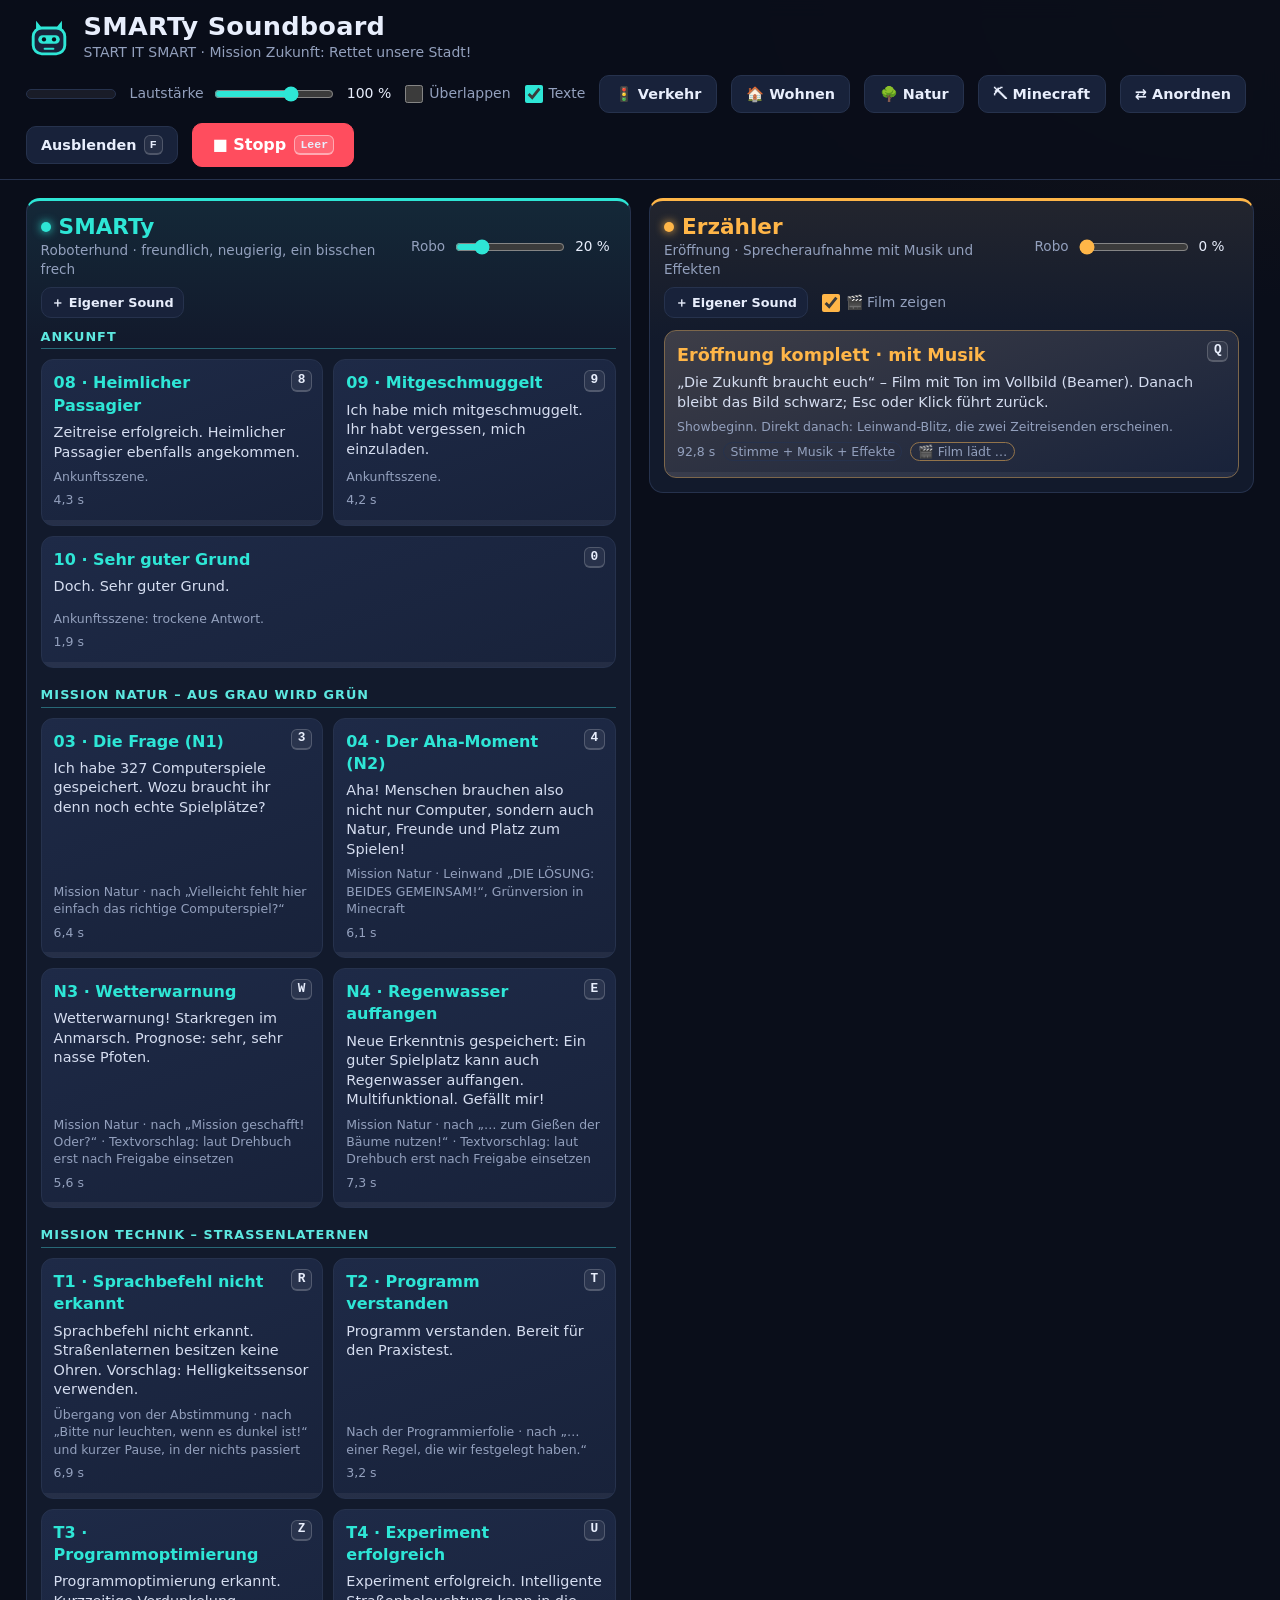
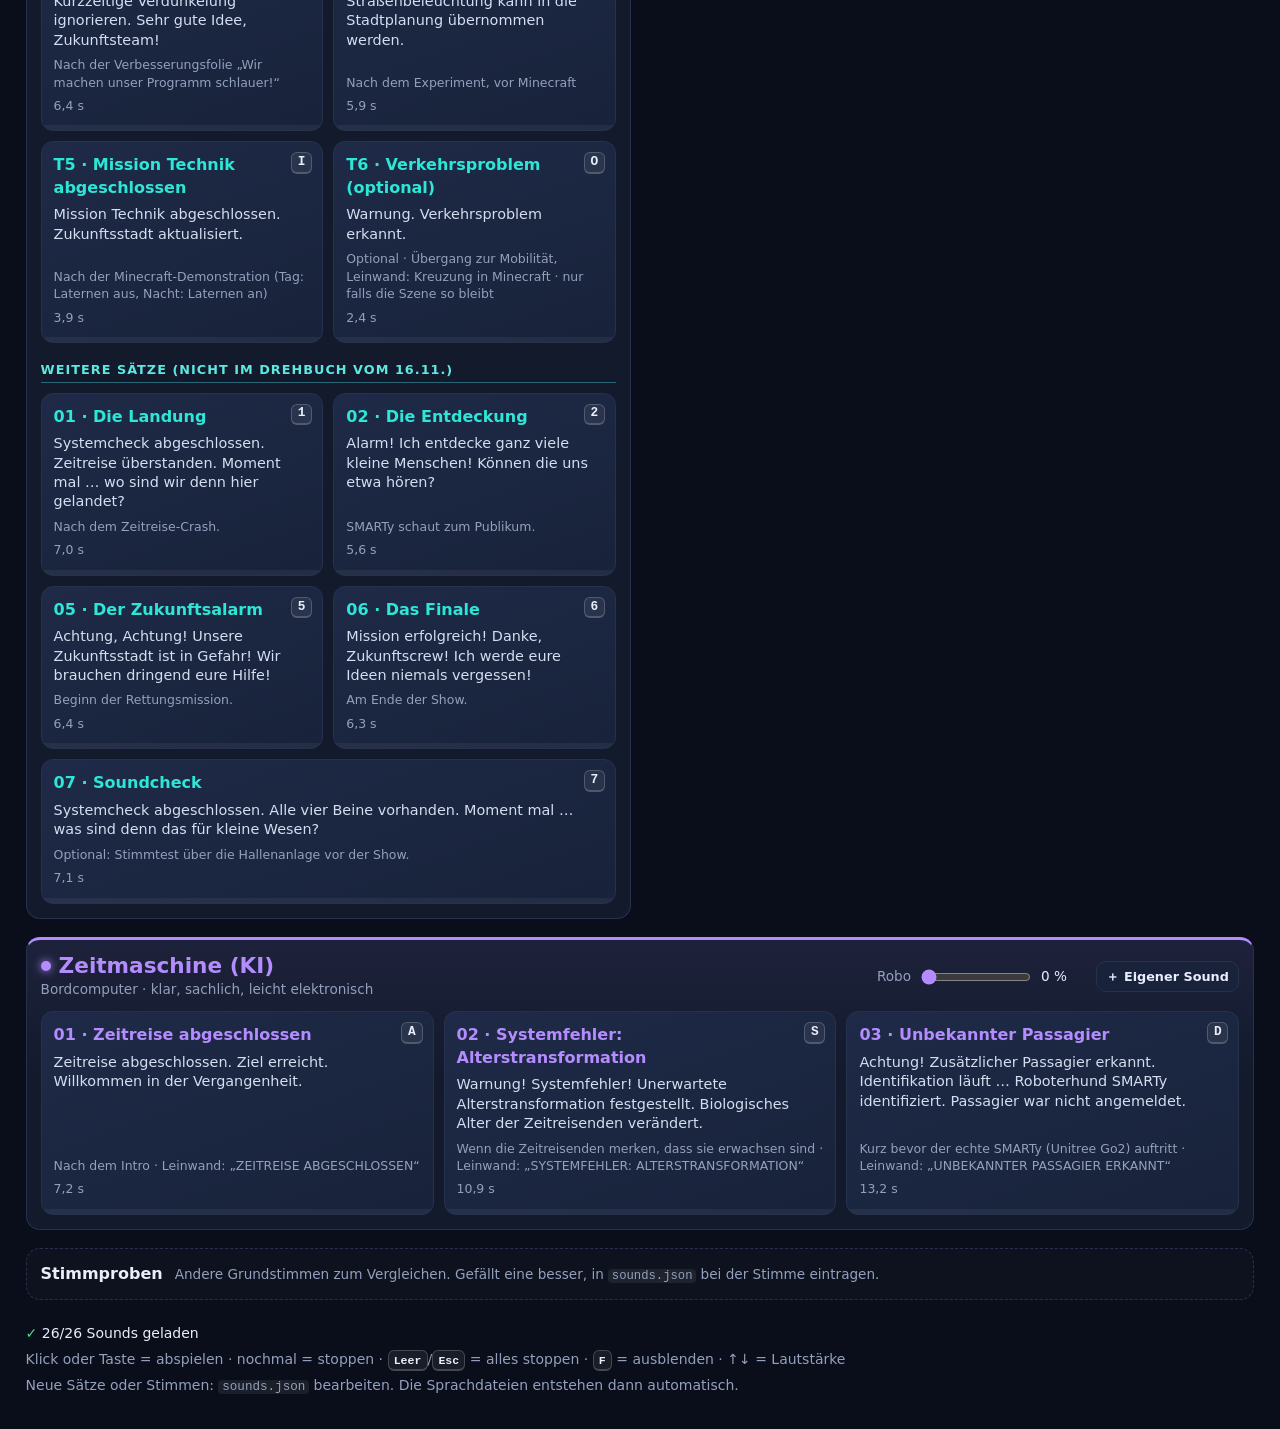
==== commit 2fee38b6: "Mission Natur „Aus Grau wird Grün“ als 3D-Simulation (natur/) Spielplatzszene des Drehbuchs als Bühn" ====
--- a/index.html
+++ b/index.html
@@ -41,6 +41,7 @@
     </label>
     <a class="btn" href="verkehr/" target="_blank" rel="noopener" title="Verkehrssimulation „Die schlaue Ampel“ in neuem Fenster öffnen (für den Beamer)">🚦 Verkehr</a>
     <a class="btn" href="wohnen/" target="_blank" rel="noopener" title="3D-Simulation „Wie bauen wir unsere Zukunftsstadt?“ (Wohnen, Bauen und CO₂) in neuem Fenster öffnen">🏠 Wohnen</a>
+    <a class="btn" href="natur/" target="_blank" rel="noopener" title="3D-Simulation „Aus Grau wird Grün“ (Mission Natur: grauer Platz, Abstimmung, Verwandlung, Sommertag, Starkregen) in neuem Fenster öffnen">🌳 Natur</a>
     <a class="btn" href="minecraft/" target="_blank" rel="noopener" title="Minecraft Education: Spielplatz-Test – grauer Platz ↔ Natur-Abenteuerspielplatz in derselben Welt (Testwelt, Befehle, Testplan)">⛏ Minecraft</a>
     <button type="button" id="arrange" class="btn" aria-pressed="false" title="Pads und Bereiche verschieben, Platz verteilen">⇄ Anordnen</button>
     <button type="button" id="fade" class="btn" title="Alles in 1,5 s ausblenden (Taste F)">Ausblenden <kbd>F</kbd></button>
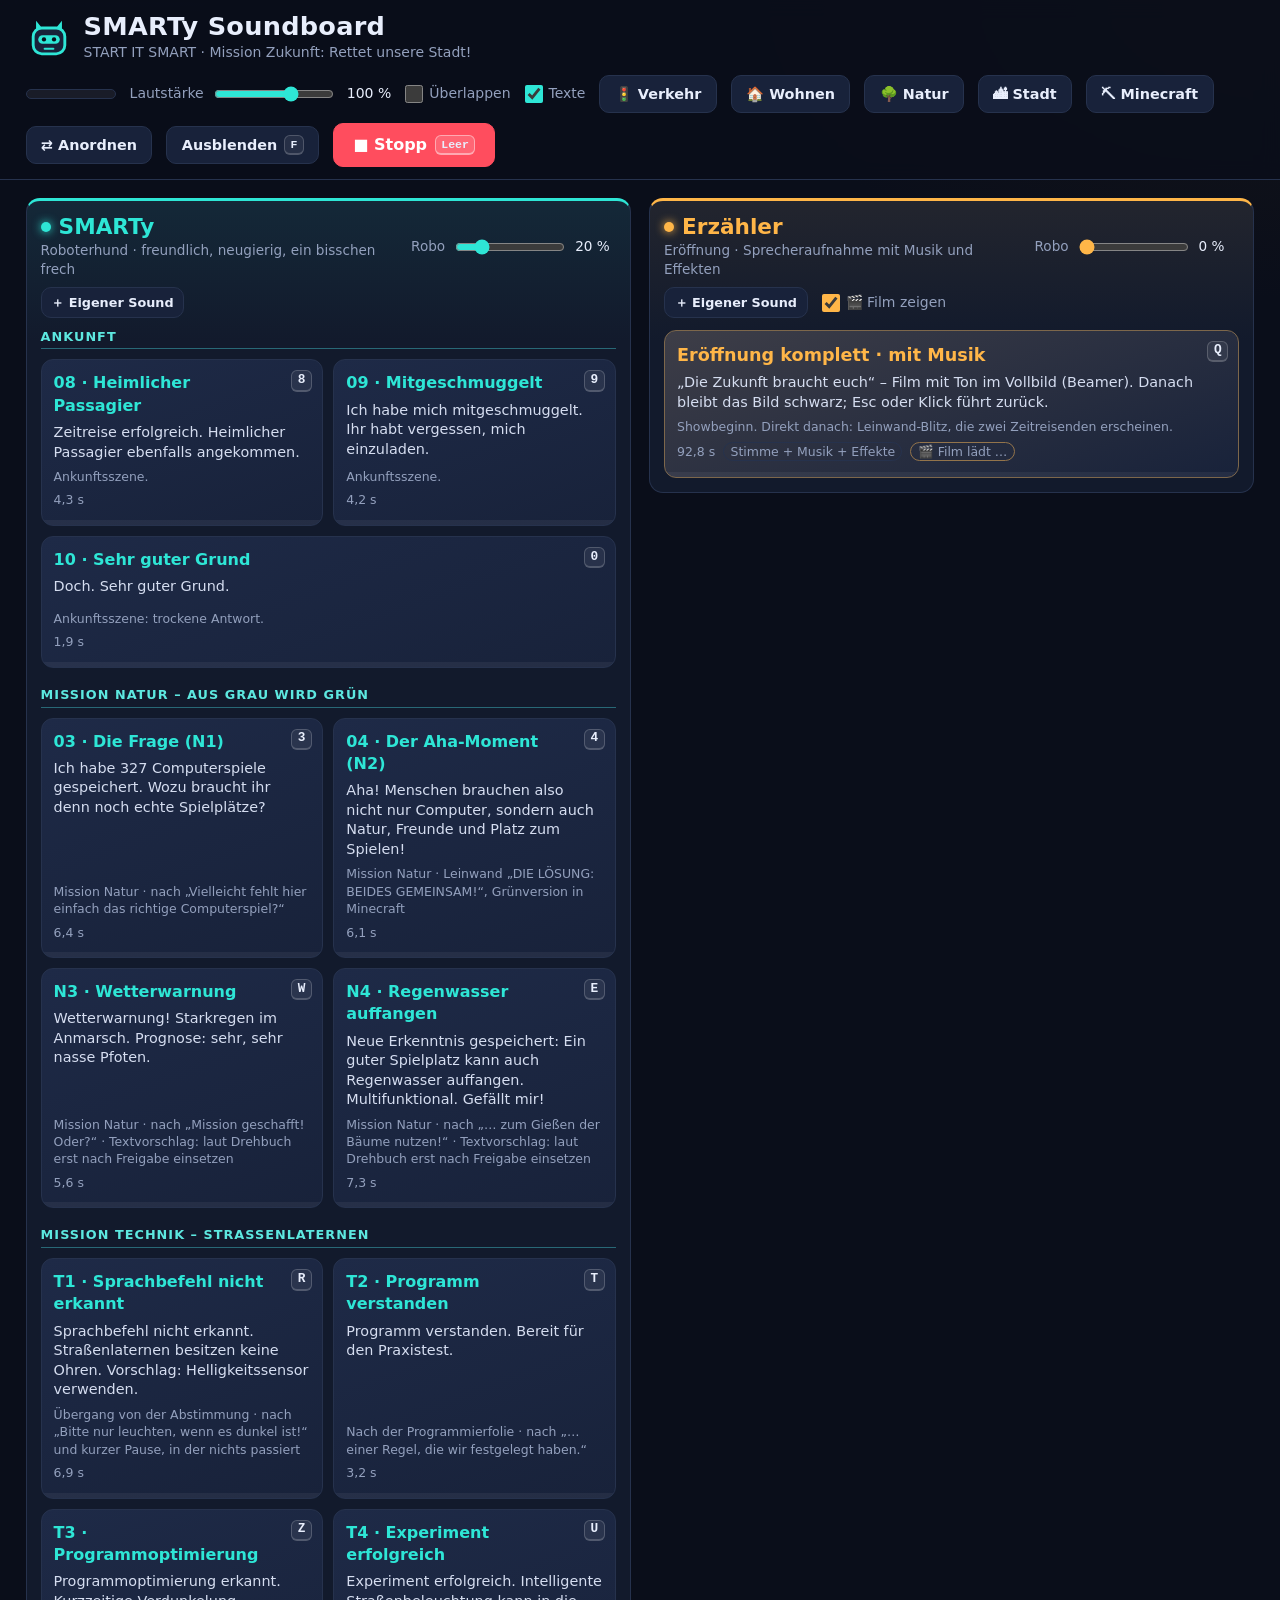
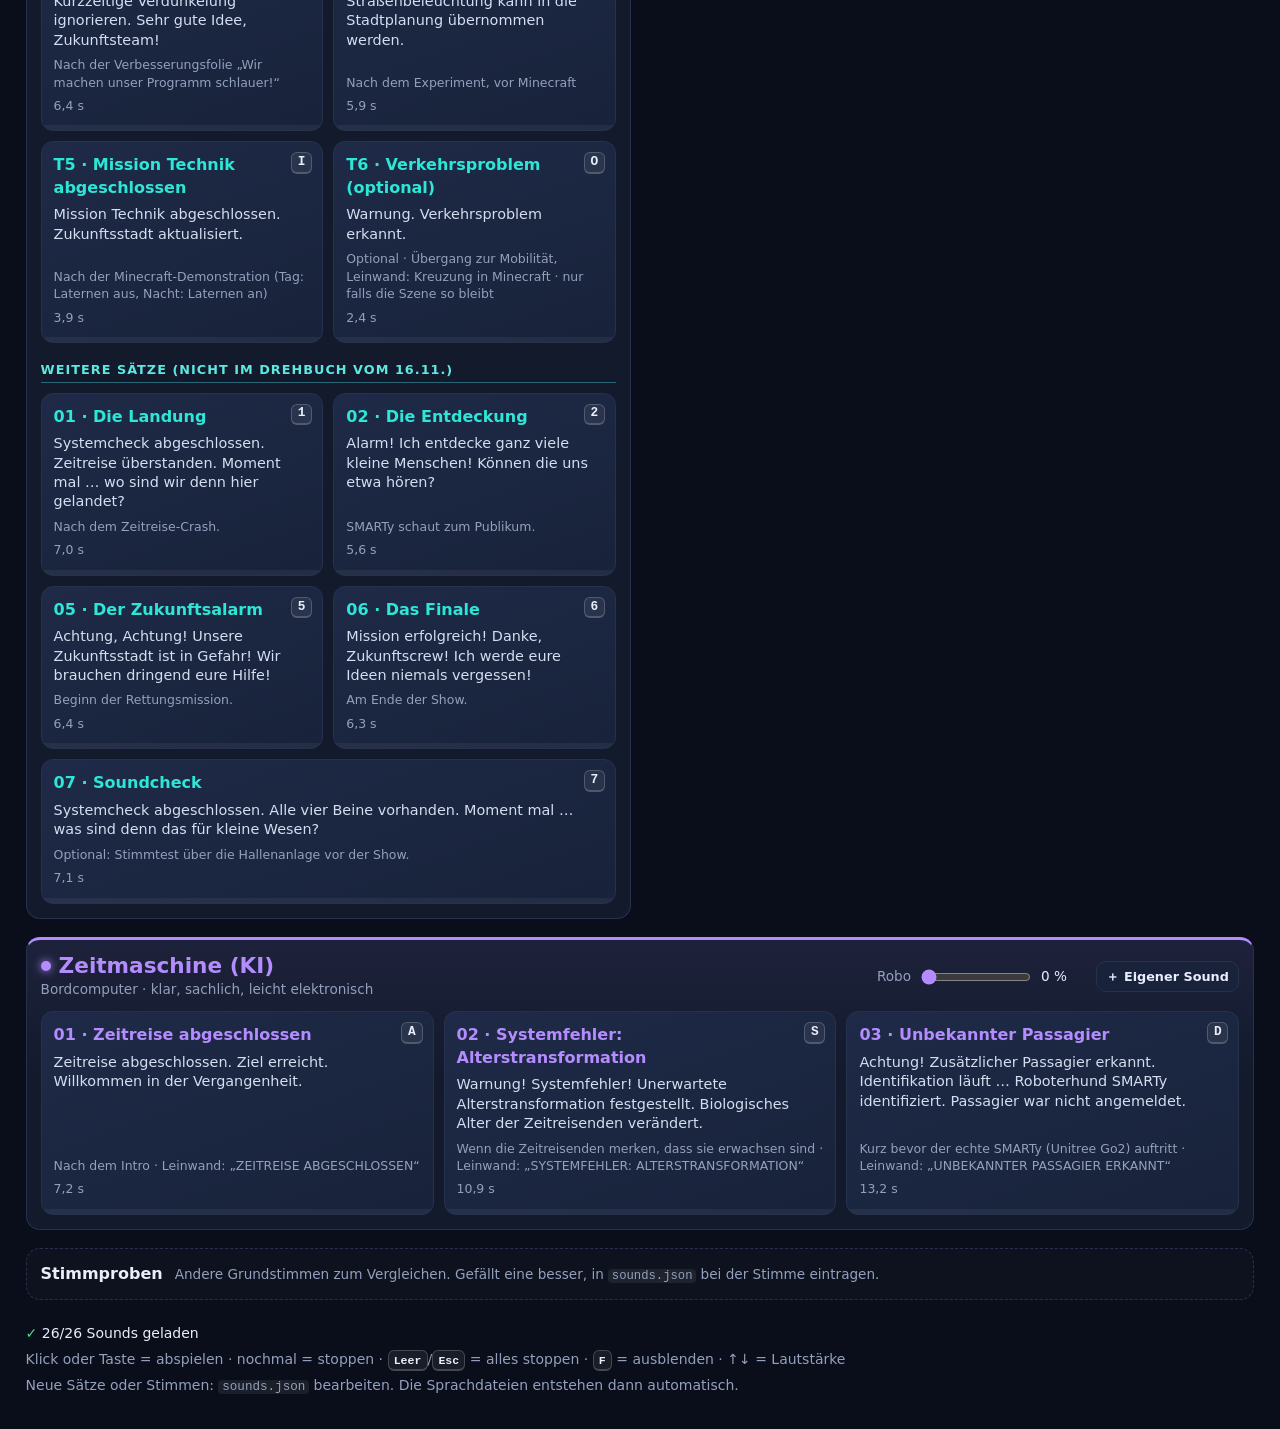
==== commit fafe2b35: "Stadt-Konfigurator für alle Missionen (stadt/) Regie- und Stadtplanungsanwendung nach Drehbuch-Arbei" ====
--- a/index.html
+++ b/index.html
@@ -42,6 +42,7 @@
     <a class="btn" href="verkehr/" target="_blank" rel="noopener" title="Verkehrssimulation „Die schlaue Ampel“ in neuem Fenster öffnen (für den Beamer)">🚦 Verkehr</a>
     <a class="btn" href="wohnen/" target="_blank" rel="noopener" title="3D-Simulation „Wie bauen wir unsere Zukunftsstadt?“ (Wohnen, Bauen und CO₂) in neuem Fenster öffnen">🏠 Wohnen</a>
     <a class="btn" href="natur/" target="_blank" rel="noopener" title="3D-Simulation „Aus Grau wird Grün“ (Mission Natur: grauer Platz, Abstimmung, Verwandlung, Sommertag, Starkregen) in neuem Fenster öffnen">🌳 Natur</a>
+    <a class="btn" href="stadt/" target="_blank" rel="noopener" title="Stadt-Konfigurator für alle Missionen: graue Stadt 2050, Abstimmungen, 3D-Vorschau, Minecraft-Bauaufträge (Regie, in neuem Fenster)">🏙 Stadt</a>
     <a class="btn" href="minecraft/" target="_blank" rel="noopener" title="Minecraft Education: Spielplatz-Test – grauer Platz ↔ Natur-Abenteuerspielplatz in derselben Welt (Testwelt, Befehle, Testplan)">⛏ Minecraft</a>
     <button type="button" id="arrange" class="btn" aria-pressed="false" title="Pads und Bereiche verschieben, Platz verteilen">⇄ Anordnen</button>
     <button type="button" id="fade" class="btn" title="Alles in 1,5 s ausblenden (Taste F)">Ausblenden <kbd>F</kbd></button>
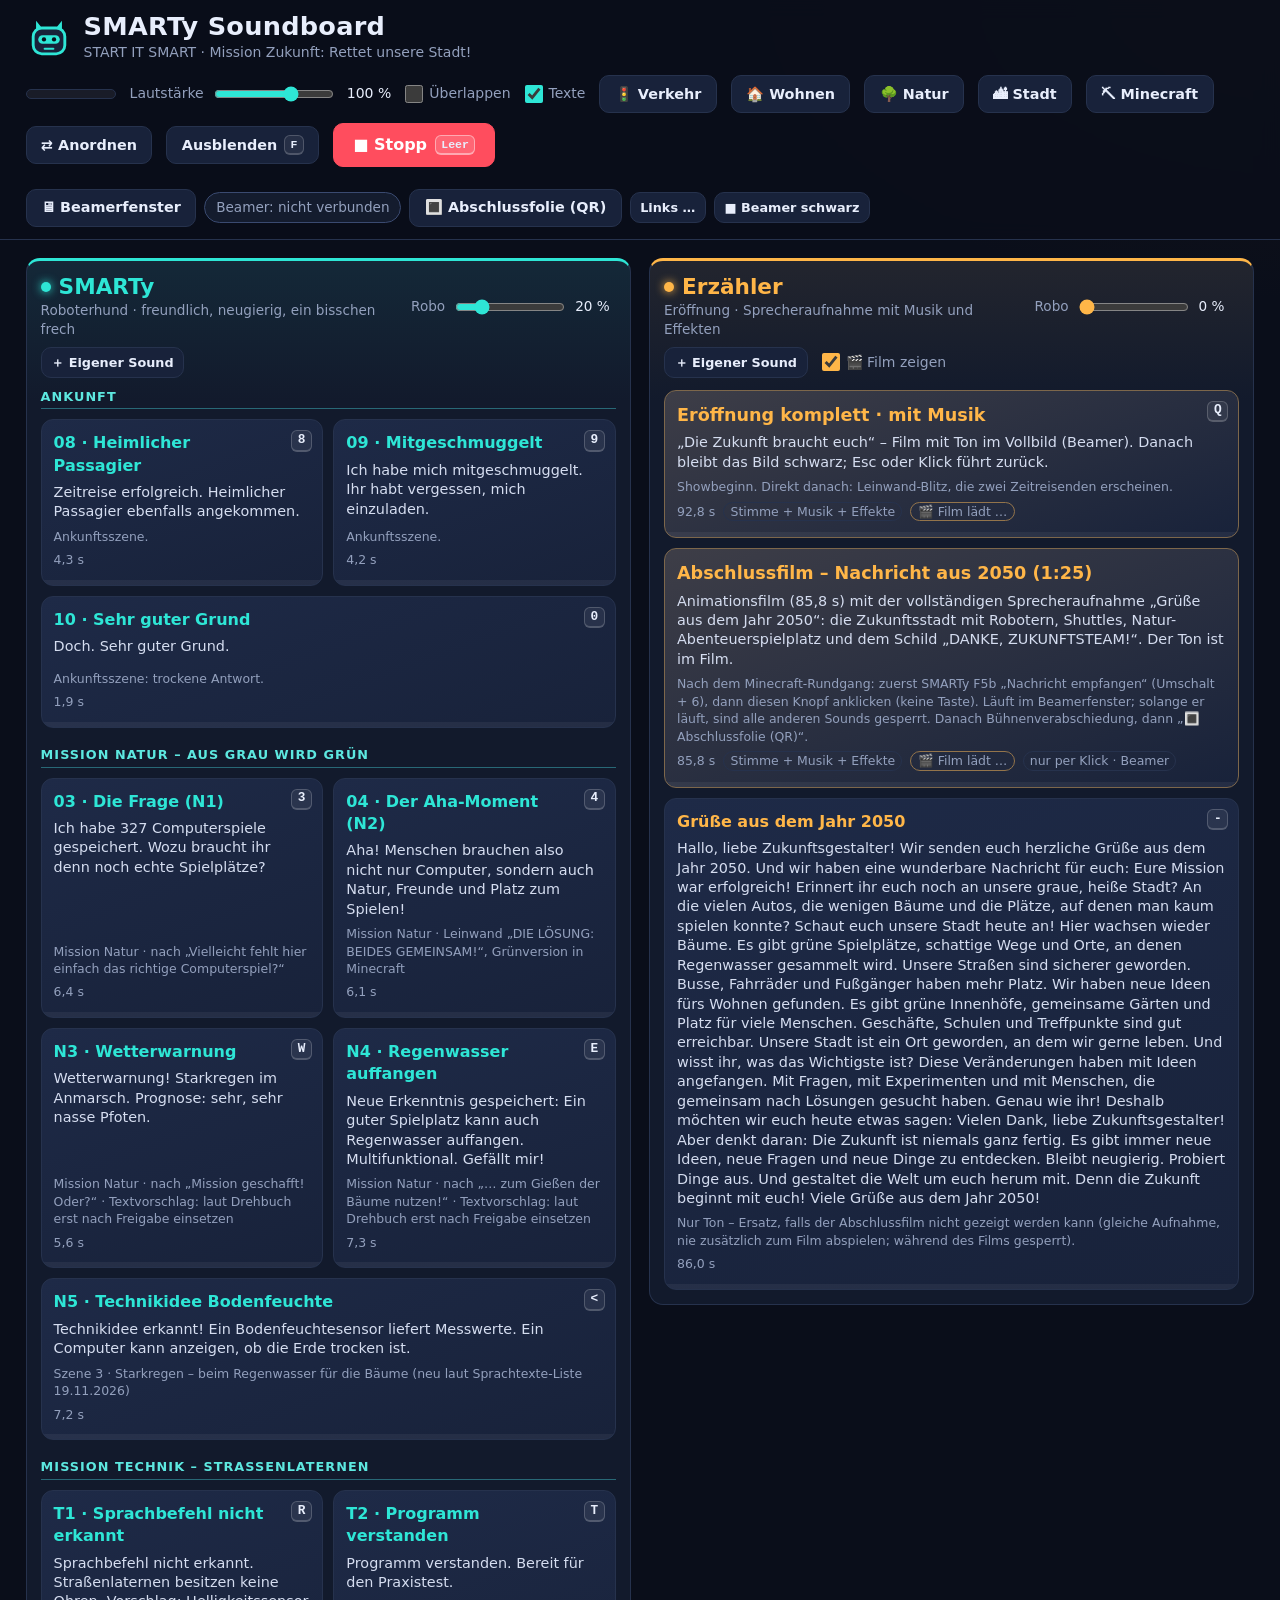
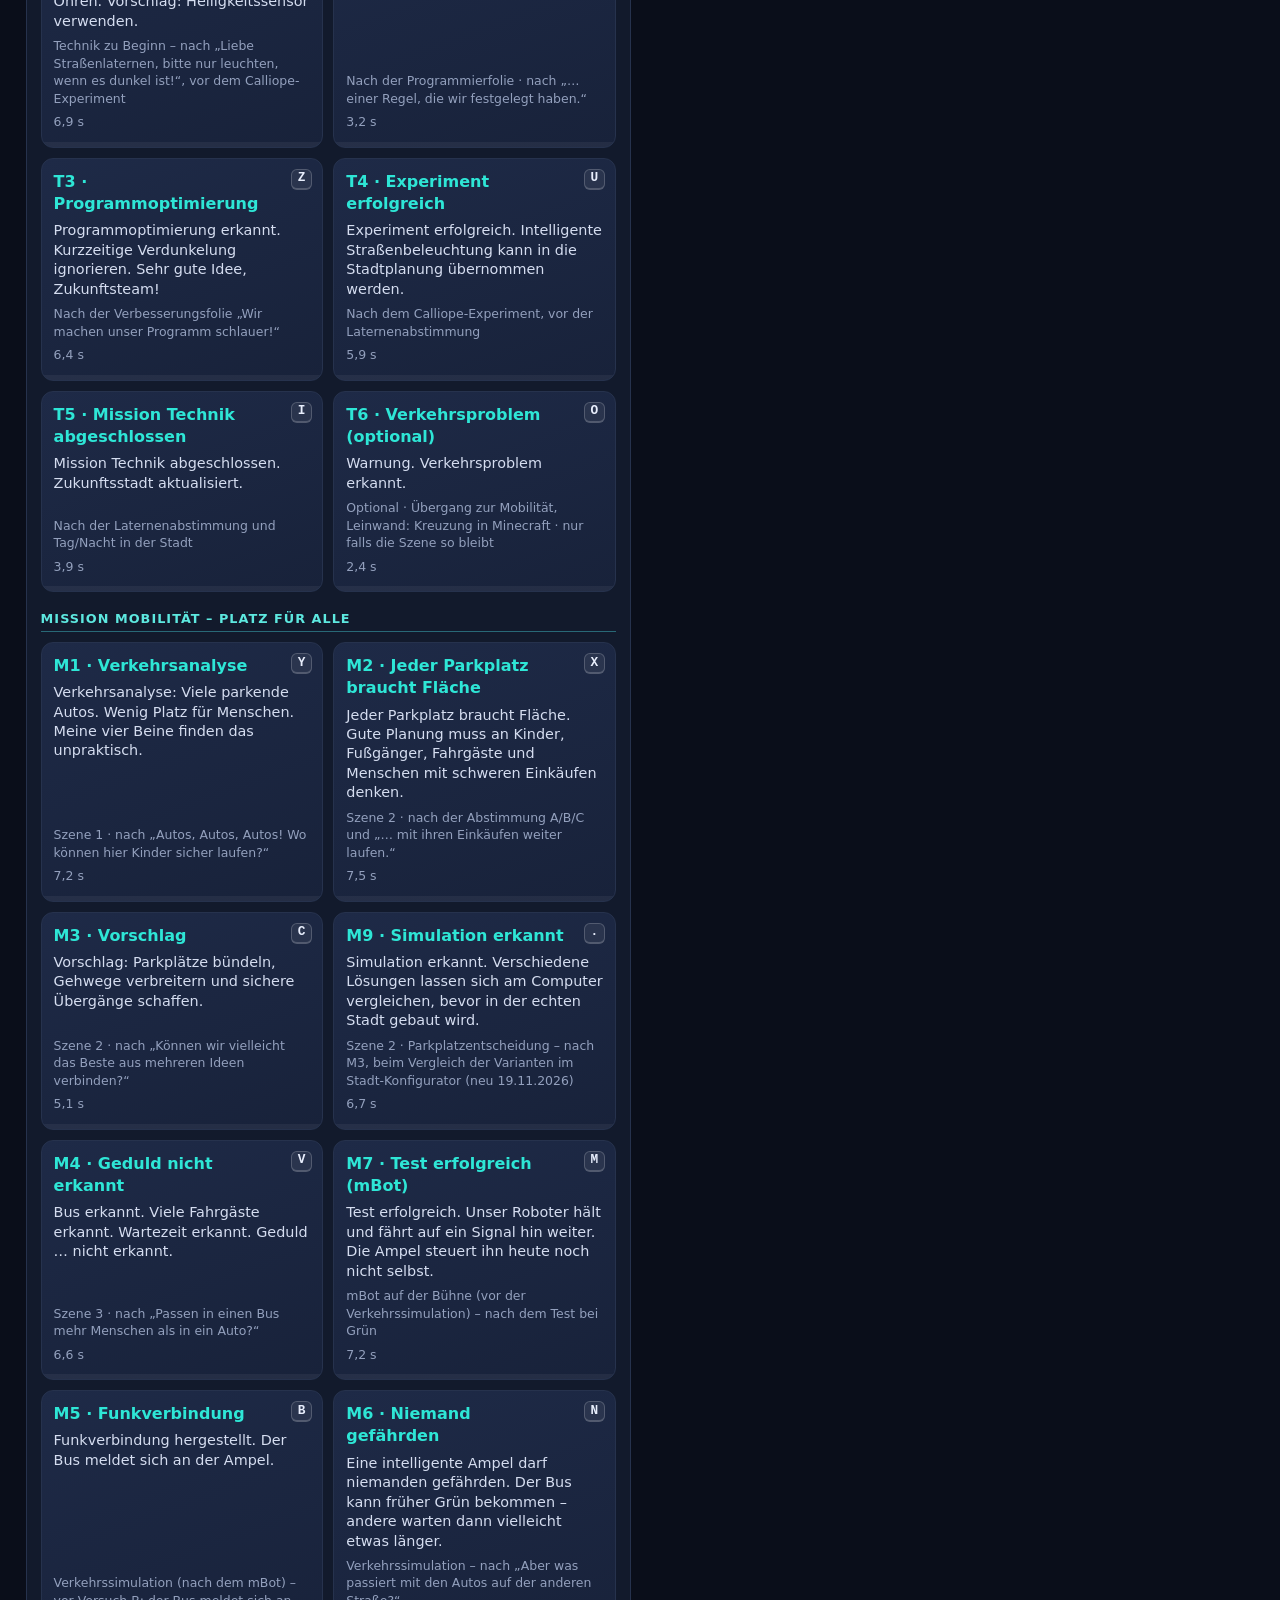
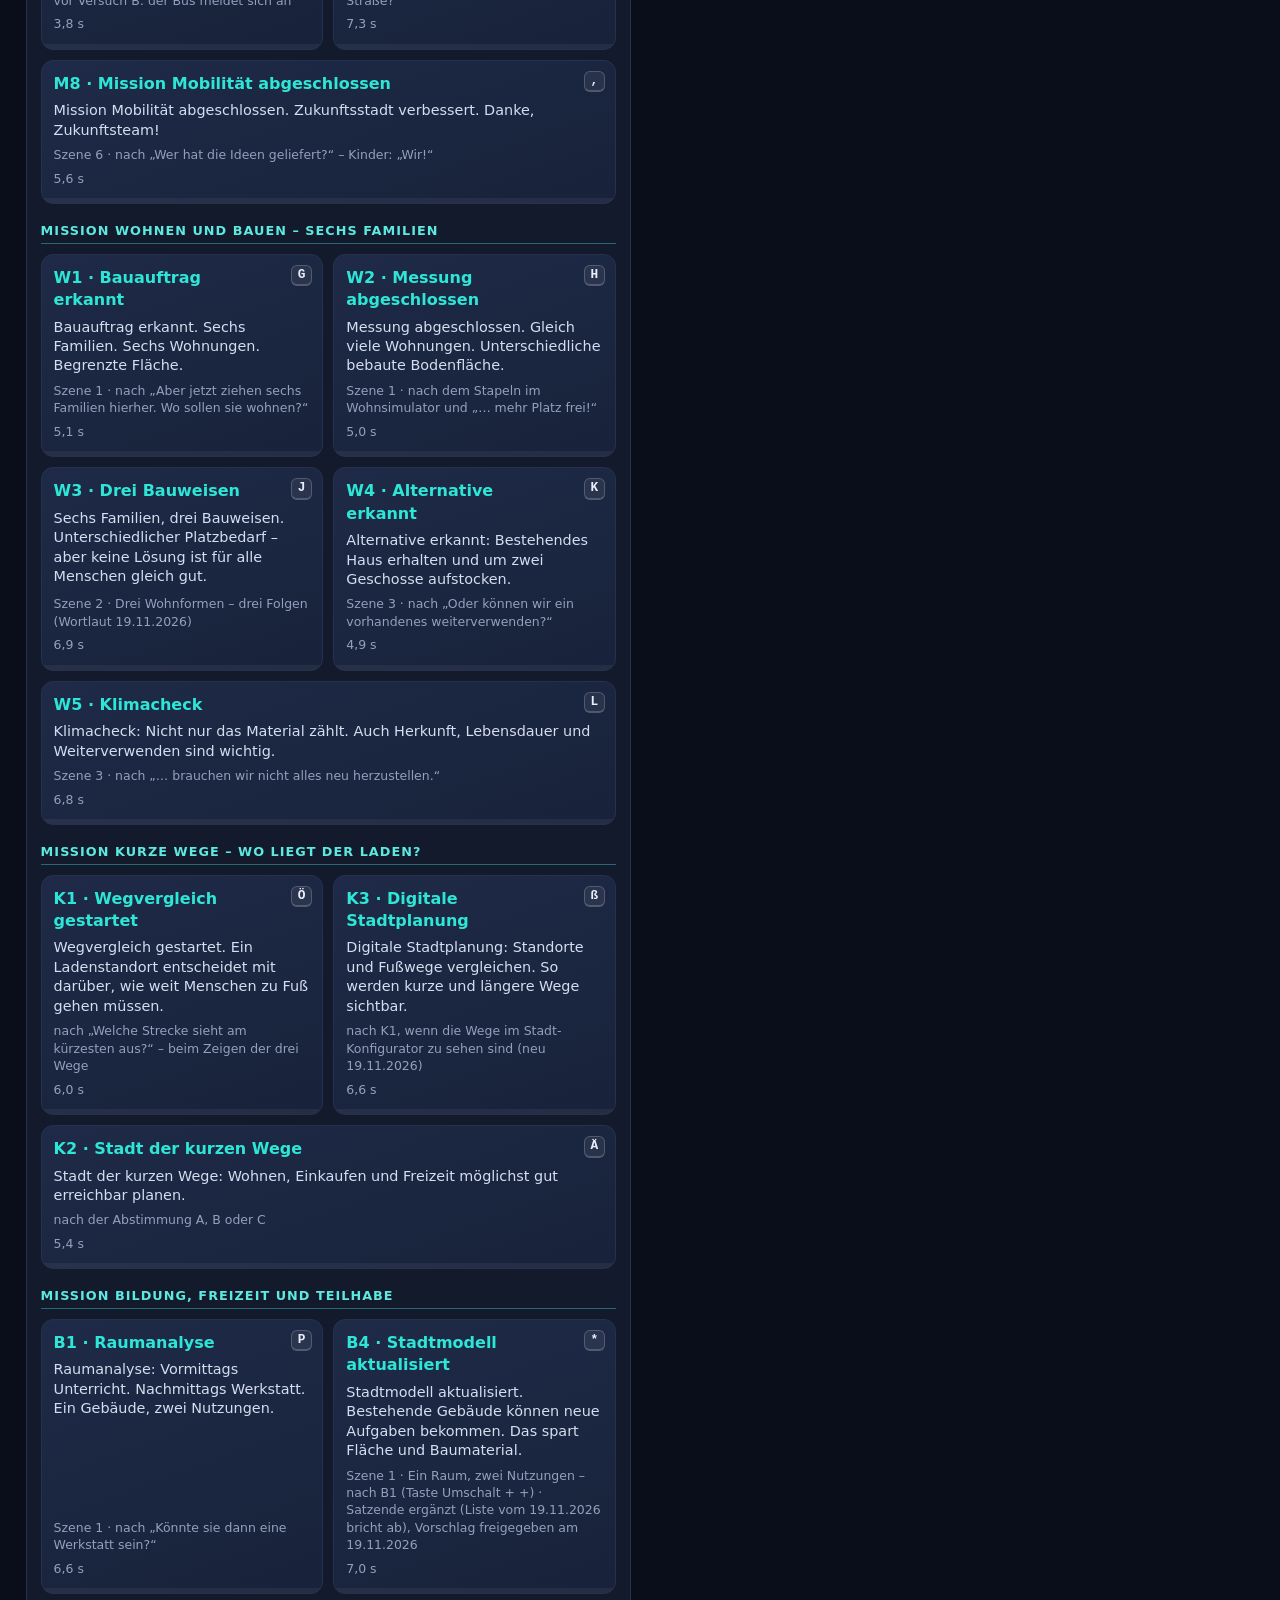
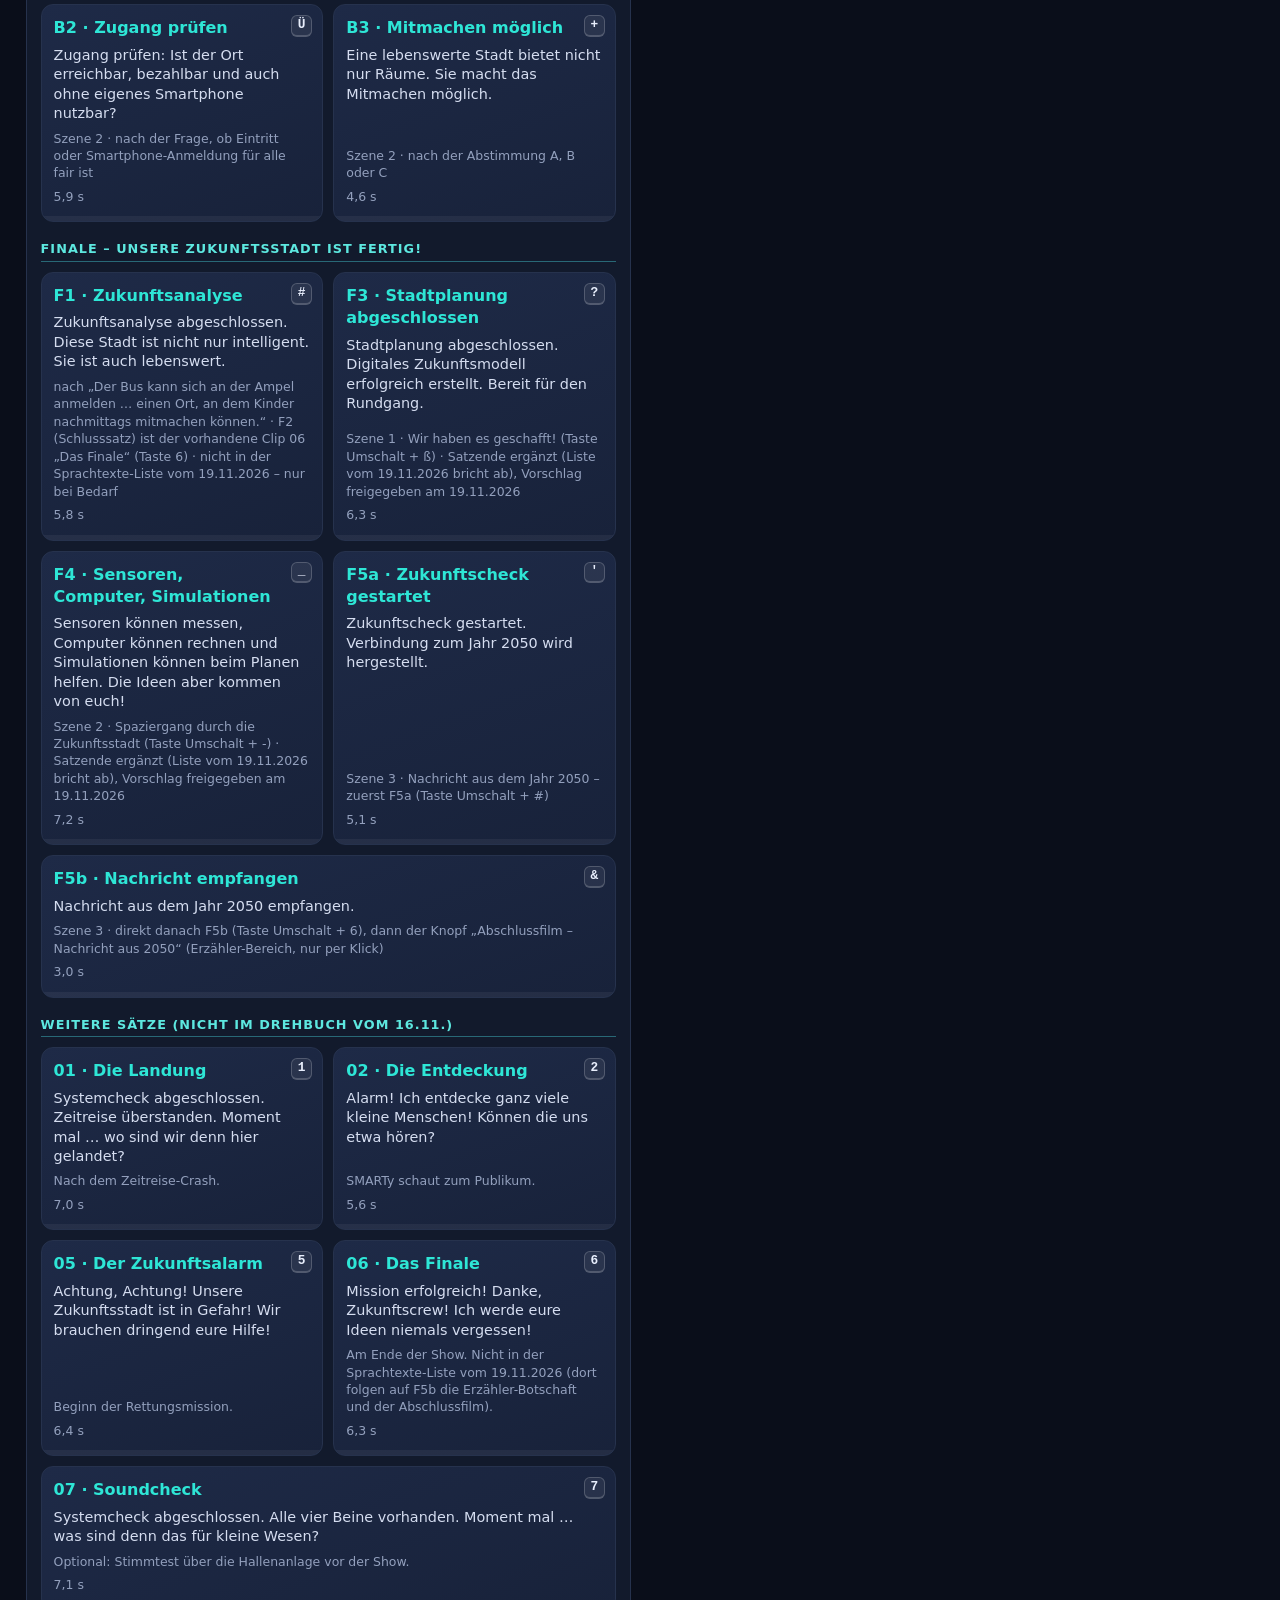
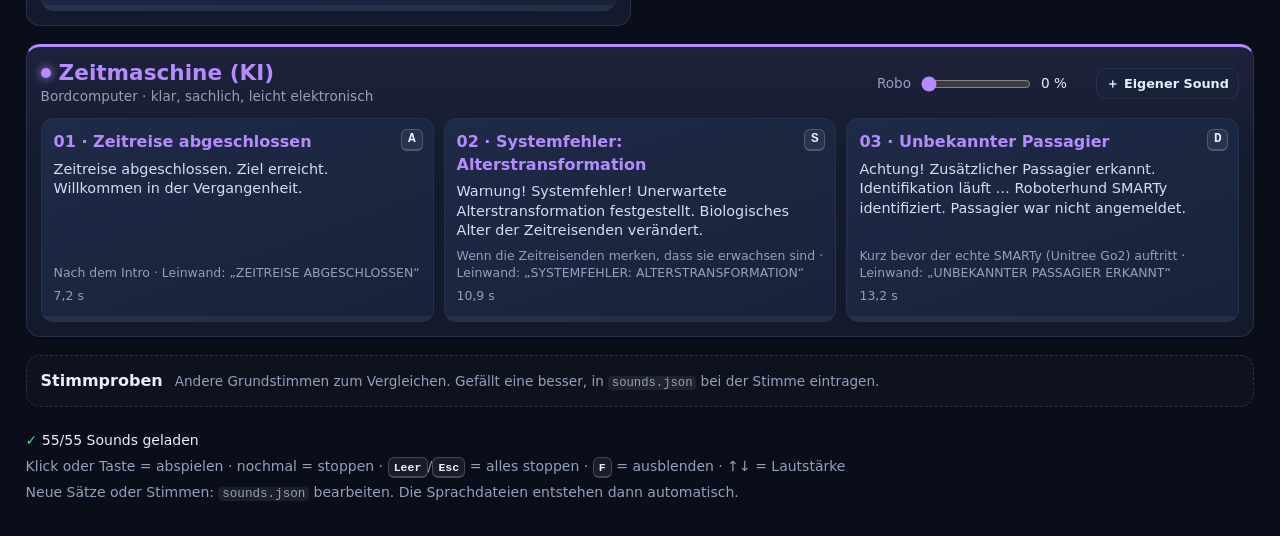
==== commit c67cdb80: "Filme: KI-Hinweis im Introfilm, Abschlussfilm 2050, Beamerfenster und QR-Abschlussfolie - Introfilm:" ====
--- a/index.html
+++ b/index.html
@@ -47,6 +47,13 @@
     <button type="button" id="arrange" class="btn" aria-pressed="false" title="Pads und Bereiche verschieben, Platz verteilen">⇄ Anordnen</button>
     <button type="button" id="fade" class="btn" title="Alles in 1,5 s ausblenden (Taste F)">Ausblenden <kbd>F</kbd></button>
     <button type="button" id="stop" class="btn stop" title="Alles sofort stoppen">■ Stopp <kbd>Leer</kbd></button>
+  </div>
+  <div class="beamer-bar" id="beamerBar">
+    <button type="button" id="beamerAuf" class="btn" title="Eigenes Fenster für den Publikumsbeamer öffnen (erweiterter Desktop): dorthin ziehen, einmal klicken – Vollbild und Ton">🖥 Beamerfenster</button>
+    <span id="beamerStatus" class="beamer-status aus">Beamer: nicht verbunden</span>
+    <button type="button" id="folieZeigen" class="btn" title="Abschlussfolie mit zwei QR-Codes (Stadt herunterladen, Feedback geben) auf dem Beamer zeigen – erst nach Film und Bühnenverabschiedung">🔳 Abschlussfolie (QR)</button>
+    <button type="button" id="folieLinks" class="btn small" title="Links der beiden QR-Codes ansehen und ändern">Links …</button>
+    <button type="button" id="beamerSchwarz" class="btn small" title="Beamer schwarz schalten (Film stoppen, Folie ausblenden)">■ Beamer schwarz</button>
   </div>
   <div id="arrangeBar" class="arrange-bar" hidden>
     <p>
@@ -148,6 +155,21 @@
   </form>
 </dialog>
 
+<dialog id="qrDlg">
+  <form method="dialog" id="qrForm">
+    <h2>Abschlussfolie: QR-Codes</h2>
+    <p class="small muted">Die Links gelten auf diesem Gerät. Ohne Eintrag zeigt die Folie „Link fehlt“. Vorgabe aus <code>sounds.json</code> (<code>abschlussfolie</code>).</p>
+    <label class="small">Stadt herunterladen<input type="url" name="stadt" id="qrStadt" placeholder="https://…" spellcheck="false"></label>
+    <label class="small">Feedback geben<input type="url" name="feedback" id="qrFeedback" placeholder="https://…" spellcheck="false"></label>
+    <menu>
+      <button type="button" class="btn" id="qrStandard">Vorgabe</button>
+      <button value="cancel" class="btn" formnovalidate>Abbrechen</button>
+      <button value="ok" class="btn primary">Speichern</button>
+    </menu>
+  </form>
+</dialog>
+
+<script src="qr.js"></script>
 <script src="app.js"></script>
 </body>
 </html>
--- a/style.css
+++ b/style.css
@@ -336,3 +336,24 @@
 #filmLayer video { width: 100%; height: 100%; object-fit: contain; background: #000; }
 .film-toggle input { accent-color: var(--c); }
 .pad-foot .tag.film { border-color: color-mix(in srgb, var(--c) 50%, var(--line)); }
+
+/* Beamer-Steuerung (Publikumsfenster) */
+.beamer-bar { display: flex; flex-wrap: wrap; gap: 8px; align-items: center; margin-top: 10px; }
+.beamer-status { font-size: .85rem; padding: .35em .8em; border-radius: 999px; border: 1px solid #3a4a70; background: #141c2e; }
+.beamer-status.ok { border-color: #2ee6d6; color: #2ee6d6; }
+.beamer-status.warn { border-color: #ffb84d; color: #ffb84d; }
+.beamer-status.aus { color: var(--muted); }
+.beamer-status.laeuft { border-color: #ff6b8a; color: #ffd0da; background: #2a1622; }
+.btn.bereit { border-color: #2ee6d6; box-shadow: 0 0 0 2px #2ee6d655 inset; }
+body.gesperrt .pad:not(.sperrt) { opacity: .45; }
+#qrDlg label { display: block; margin: 10px 0; }
+#qrDlg input { display: block; width: 100%; margin-top: 4px; font: inherit; padding: .5em; border-radius: 8px; border: 1px solid #3a4a70; background: #0f1524; color: inherit; }
+#folieLayer { position: fixed; inset: 0; z-index: 60; display: grid; place-items: center; background: linear-gradient(160deg, #0f2a3f, #0a1626 55%, #0b1f1c); color: #fff; text-align: center; }
+#folieLayer[hidden] { display: none; }
+#folieLayer h1 { font-size: clamp(34px, 4.4vw, 76px); margin: 0 0 .5vh; }
+#folieLayer .unter { font-size: clamp(18px, 2.4vw, 40px); color: #bfe9ff; margin: 0 0 4vh; }
+#folieLayer .qr-reihe { display: flex; gap: 6vw; justify-content: center; }
+#folieLayer .qr { background: #fff; color: #0b1220; border-radius: 28px; padding: 1.6vw 1.6vw 1.2vw; width: min(36vw, 56vh); }
+#folieLayer .qr svg { width: 100%; display: block; }
+#folieLayer .qr .titel { font-size: clamp(20px, 2.6vw, 46px); font-weight: 800; margin-top: 1vw; }
+#folieLayer .qr .url { font-size: clamp(11px, 1vw, 20px); color: #4a5568; word-break: break-all; }
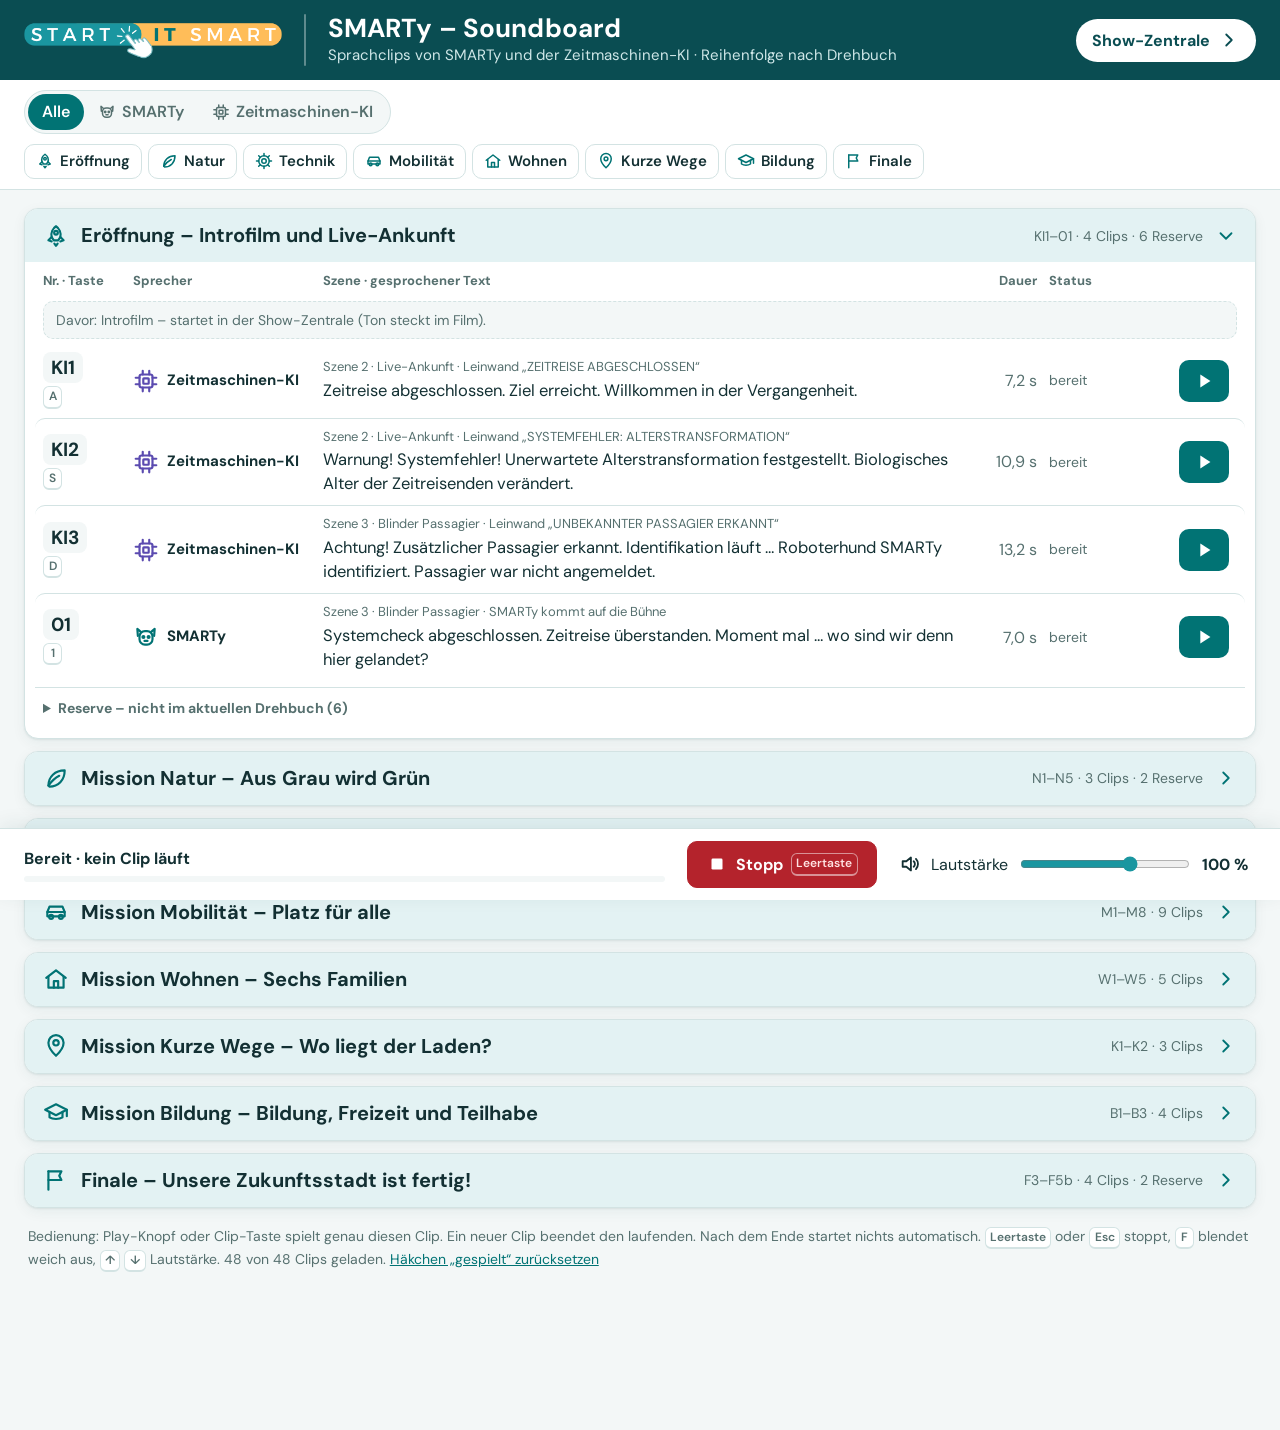
==== commit 3cb172b3: "Zwei Dashboards: Regie-Soundboard und Show-Zentrale - index.html: Regie-Soundboard nur mit SMARTy- u" ====
--- a/index.html
+++ b/index.html
@@ -3,173 +3,51 @@
 <head>
 <meta charset="utf-8">
 <meta name="viewport" content="width=device-width, initial-scale=1">
-<title>SMARTy Soundboard</title>
-<meta name="description" content="Soundboard für die Bühnenshow START IT SMART – Mission Zukunft: Stimmen von SMARTy und dem Erzähler per Klick.">
-<meta name="theme-color" content="#0a0e1a">
-<link rel="icon" href="data:image/svg+xml,%3Csvg xmlns='http://www.w3.org/2000/svg' viewBox='0 0 64 64'%3E%3Cpath d='M14 8l10 12H14z M50 8L40 20h10z' fill='%232ee6d6'/%3E%3Crect x='10' y='18' width='44' height='36' rx='12' fill='%2318223a' stroke='%232ee6d6' stroke-width='4'/%3E%3Crect x='17' y='28' width='30' height='12' rx='6' fill='%232ee6d6'/%3E%3Ccircle cx='25' cy='34' r='3' fill='%230a0e1a'/%3E%3Ccircle cx='39' cy='34' r='3' fill='%230a0e1a'/%3E%3C/svg%3E">
-<link rel="stylesheet" href="style.css">
+<title>SMARTy – Soundboard · START IT SMART</title>
+<meta name="description" content="Regie-Soundboard für START IT SMART: einzelne Sprachclips von SMARTy und der Zeitmaschinen-KI nach Drehbuch.">
+<meta name="theme-color" content="#0a4d52">
+<link rel="icon" href="data:image/svg+xml,%3Csvg xmlns='http://www.w3.org/2000/svg' viewBox='0 0 64 64'%3E%3Crect width='64' height='64' rx='14' fill='%23017374'/%3E%3Cpath d='M24 18v28l22-14z' fill='%23ffbd59'/%3E%3C/svg%3E">
+<link rel="stylesheet" href="dashboard.css">
 </head>
 <body>
-<header class="top">
-  <div class="brand">
-    <svg class="logo" viewBox="0 0 64 64" aria-hidden="true">
-      <path d="M14 8l10 12H14z M50 8L40 20h10z" fill="currentColor"/>
-      <rect x="10" y="18" width="44" height="36" rx="12" fill="#18223a" stroke="currentColor" stroke-width="4"/>
-      <rect x="17" y="28" width="30" height="12" rx="6" fill="currentColor"/>
-      <circle class="eye" cx="25" cy="34" r="3" fill="#0a0e1a"/>
-      <circle class="eye" cx="39" cy="34" r="3" fill="#0a0e1a"/>
-      <path d="M26 47h12" stroke="currentColor" stroke-width="3" stroke-linecap="round"/>
-    </svg>
-    <div>
-      <h1 id="titel">SMARTy Soundboard</h1>
-      <p id="untertitel" class="muted"></p>
-    </div>
+<script src="symbole.js"></script>
+<header class="kopf">
+  <img class="logo" src="bilder/start-it-smart-logo.png" alt="START IT SMART" width="464" height="72">
+  <span class="trenner" aria-hidden="true"></span>
+  <div>
+    <h1>SMARTy – Soundboard</h1>
+    <p>Sprachclips von SMARTy und der Zeitmaschinen-KI · Reihenfolge nach Drehbuch</p>
   </div>
-
-  <div class="deck">
-    <div class="meter" title="Ausgangspegel" aria-hidden="true"><span id="meterFill"></span></div>
-    <label class="ctl">
-      <span>Lautstärke</span>
-      <input type="range" id="master" min="0" max="1.5" step="0.01" value="1" aria-label="Gesamtlautstärke">
-      <output id="masterOut">100 %</output>
-    </label>
-    <label class="toggle" title="Mehrere Sounds gleichzeitig abspielen">
-      <input type="checkbox" id="overlap"> <span>Überlappen</span>
-    </label>
-    <label class="toggle" title="Texte auf den Pads anzeigen">
-      <input type="checkbox" id="showText" checked> <span>Texte</span>
-    </label>
-    <a class="btn" href="verkehr/" target="_blank" rel="noopener" title="Verkehrssimulation „Die schlaue Ampel“ in neuem Fenster öffnen (für den Beamer)">🚦 Verkehr</a>
-    <a class="btn" href="wohnen/" target="_blank" rel="noopener" title="3D-Simulation „Wie bauen wir unsere Zukunftsstadt?“ (Wohnen, Bauen und CO₂) in neuem Fenster öffnen">🏠 Wohnen</a>
-    <a class="btn" href="natur/" target="_blank" rel="noopener" title="3D-Simulation „Aus Grau wird Grün“ (Mission Natur: grauer Platz, Abstimmung, Verwandlung, Sommertag, Starkregen) in neuem Fenster öffnen">🌳 Natur</a>
-    <a class="btn" href="stadt/" target="_blank" rel="noopener" title="Stadt-Konfigurator für alle Missionen: graue Stadt 2050, Abstimmungen, 3D-Vorschau, Minecraft-Bauaufträge (Regie, in neuem Fenster)">🏙 Stadt</a>
-    <a class="btn" href="minecraft/" target="_blank" rel="noopener" title="Minecraft Education: Spielplatz-Test – grauer Platz ↔ Natur-Abenteuerspielplatz in derselben Welt (Testwelt, Befehle, Testplan)">⛏ Minecraft</a>
-    <button type="button" id="arrange" class="btn" aria-pressed="false" title="Pads und Bereiche verschieben, Platz verteilen">⇄ Anordnen</button>
-    <button type="button" id="fade" class="btn" title="Alles in 1,5 s ausblenden (Taste F)">Ausblenden <kbd>F</kbd></button>
-    <button type="button" id="stop" class="btn stop" title="Alles sofort stoppen">■ Stopp <kbd>Leer</kbd></button>
-  </div>
-  <div class="beamer-bar" id="beamerBar">
-    <button type="button" id="beamerAuf" class="btn" title="Eigenes Fenster für den Publikumsbeamer öffnen (erweiterter Desktop): dorthin ziehen, einmal klicken – Vollbild und Ton">🖥 Beamerfenster</button>
-    <span id="beamerStatus" class="beamer-status aus">Beamer: nicht verbunden</span>
-    <button type="button" id="folieZeigen" class="btn" title="Abschlussfolie mit zwei QR-Codes (Stadt herunterladen, Feedback geben) auf dem Beamer zeigen – erst nach Film und Bühnenverabschiedung">🔳 Abschlussfolie (QR)</button>
-    <button type="button" id="folieLinks" class="btn small" title="Links der beiden QR-Codes ansehen und ändern">Links …</button>
-    <button type="button" id="beamerSchwarz" class="btn small" title="Beamer schwarz schalten (Film stoppen, Folie ausblenden)">■ Beamer schwarz</button>
-  </div>
-  <div id="arrangeBar" class="arrange-bar" hidden>
-    <p>
-      <b>Anordnen:</b> Pad oder Kopf eines Bereichs ziehen = verschieben ·
-      Griff <span class="grip-demo" aria-hidden="true"></span> zwischen zwei Blöcken nach links/rechts ziehen = Platz verteilen ·
-      Tastatur: <kbd>←</kbd><kbd>→</kbd> verschieben, <kbd>Umschalt</kbd>+<kbd>←</kbd><kbd>→</kbd> Breite.
-      <br><span id="layoutState" class="layout-state"></span>
-    </p>
-    <button type="button" id="arrangeReset" class="btn small" title="Standard-Anordnung herstellen">Zurücksetzen</button>
-    <button type="button" id="arrangeDiscard" class="btn small" title="Änderungen auf diesem Gerät verwerfen">Verwerfen</button>
-    <button type="button" id="arrangeSave" class="btn small primary" title="Als layout.json im GitHub-Repository speichern">Für alle Geräte speichern</button>
-    <button type="button" id="arrangeDone" class="btn small">Fertig</button>
-    <button type="button" id="ghForget" class="linkish" hidden>Token auf diesem Gerät löschen</button>
-  </div>
-  <div id="layoutNote" class="layout-note" hidden>
-    <span id="noteText">Die Anordnung auf diesem Gerät ist noch nicht für alle Geräte gespeichert.</span>
-    <button type="button" id="noteSave" class="btn small primary">Für alle Geräte speichern</button>
-    <button type="button" id="noteDiscard" class="btn small">Verwerfen</button>
+  <div class="rechts">
+    <a class="kopf-link" href="show.html" target="smarty-show" title="Filme, Stadtkonfigurator, Simulationen, Minecraft, Calliope und Präsentation (eigener Tab)">Show-Zentrale <svg class="ico"><use href="#i-weiter"/></svg></a>
   </div>
 </header>
 
-<main id="board" aria-live="off">
-  <p class="loading-note">Lade Soundboard …</p>
+<nav class="leiste" aria-label="Auswahl">
+  <div class="sprecherwahl" role="group" aria-label="Sprecher">
+    <button type="button" data-sprecher="alle" aria-pressed="true">Alle</button>
+    <button type="button" data-sprecher="smarty" aria-pressed="false"><svg class="ico"><use href="#i-hund"/></svg>SMARTy</button>
+    <button type="button" data-sprecher="ki" aria-pressed="false"><svg class="ico"><use href="#i-chip"/></svg>Zeitmaschinen-KI</button>
+  </div>
+  <div class="missionswahl" id="missionswahl" aria-label="Missionen"></div>
+</nav>
+
+<main class="liste" id="liste">
+  <p class="hilfe">Clips werden geladen …</p>
 </main>
 
-<section id="probenWrap" class="proben" hidden>
-  <details>
-    <summary>
-      <span>Stimmproben</span>
-      <span class="muted">Andere Grundstimmen zum Vergleichen. Gefällt eine besser, in <code>sounds.json</code> bei der Stimme eintragen.</span>
-    </summary>
-    <div id="proben" class="pads"></div>
-  </details>
-</section>
-
-<footer class="foot">
-  <p id="status" class="status">…</p>
-  <p class="muted keys">
-    Klick oder Taste = abspielen · nochmal = stoppen · <kbd>Leer</kbd>/<kbd>Esc</kbd> = alles stoppen · <kbd>F</kbd> = ausblenden ·
-    <span title="Pfeil hoch/runter">↑↓</span> = Lautstärke
-  </p>
-  <p class="muted" id="editHint">
-    Neue Sätze oder Stimmen: <code>sounds.json</code> bearbeiten. Die Sprachdateien entstehen dann automatisch.
-  </p>
+<footer class="pult" aria-label="Wiedergabe">
+  <div class="jetzt">
+    <div class="jetzt-zeile" id="jetzt" role="status">Bereit · kein Clip läuft</div>
+    <div class="balken" aria-hidden="true"><span id="balken"></span></div>
+  </div>
+  <button type="button" class="knopf stopp" id="stoppAlles" title="Laufenden Clip sofort stoppen"><svg class="ico"><use href="#i-stopp"/></svg>Stopp <kbd>Leertaste</kbd></button>
+  <label class="laut"><svg class="ico" aria-hidden="true"><use href="#i-laut"/></svg><span>Lautstärke</span>
+    <input type="range" id="lautstaerke" min="0" max="150" step="1" value="100">
+    <output id="lautWert" for="lautstaerke">100 %</output>
+  </label>
 </footer>
 
-<dialog id="addDlg">
-  <form method="dialog" id="addForm">
-    <h3>Eigener Sound</h3>
-    <p class="muted small">Datei laden oder mit dem Mikrofon aufnehmen. Der Robo-Effekt der gewählten Stimme wird live dazugemischt.
-      Wird nur in diesem Browser auf diesem Gerät gespeichert.</p>
-    <label class="field">Name
-      <input name="titel" required maxlength="60" placeholder="z. B. 08 · Bellen" autocomplete="off">
-    </label>
-    <label class="field">Stimme / Effekt
-      <select name="stimme" id="addVoice"></select>
-    </label>
-    <div class="src">
-      <label class="btn">Datei wählen …<input type="file" accept="audio/*" id="addFile" hidden></label>
-      <button type="button" class="btn rec" id="recBtn">● Aufnehmen</button>
-      <span id="recInfo" class="muted small"></span>
-    </div>
-    <audio id="addPreview" controls hidden></audio>
-    <menu>
-      <button value="cancel" class="btn" formnovalidate>Abbrechen</button>
-      <button value="ok" class="btn primary" id="addOk" disabled>Speichern</button>
-    </menu>
-  </form>
-</dialog>
-
-<dialog id="syncDlg">
-  <form method="dialog" id="syncForm">
-    <h3>Für alle Geräte speichern</h3>
-    <p class="muted small">Die Anordnung wird als <code>layout.json</code> im GitHub-Repository gespeichert.
-      Alle Geräte zeigen sie dann nach etwa 2 Minuten (Seite neu laden).</p>
-    <p class="sync-error small" id="syncInfo" hidden></p>
-    <label class="field">GitHub-Token (einmal pro Gerät, auf dem du anordnest)
-      <input name="token" type="password" autocomplete="off" spellcheck="false" placeholder="github_pat_…">
-    </label>
-    <details class="small sync-help">
-      <summary>Token anlegen (einmalig, etwa 1 Minute)</summary>
-      <ol>
-        <li>Auf GitHub einen <a href="https://github.com/settings/personal-access-tokens/new" target="_blank" rel="noopener">neuen „Fine-grained token“</a> anlegen.</li>
-        <li><b>Repository access:</b> „Only select repositories“ → <b>smarty-soundboard</b>.</li>
-        <li><b>Permissions:</b> „Contents“ → <b>Read and write</b>.</li>
-        <li>„Generate token“, Token kopieren und oben einfügen.</li>
-      </ol>
-      <p>Der Token bleibt nur in diesem Browser gespeichert und darf nur dieses Repository ändern.</p>
-    </details>
-    <div id="syncManualBox" hidden>
-      <p class="small" id="syncManualHint"></p>
-      <textarea id="syncText" rows="6" readonly spellcheck="false"></textarea>
-    </div>
-    <menu>
-      <button type="button" class="btn" id="syncManual" title="Ohne Token: Text kopieren und im GitHub-Editor einfügen">Ohne Token …</button>
-      <button type="button" class="btn" id="syncCancel">Abbrechen</button>
-      <button value="ok" class="btn primary">Speichern</button>
-    </menu>
-  </form>
-</dialog>
-
-<dialog id="qrDlg">
-  <form method="dialog" id="qrForm">
-    <h2>Abschlussfolie: QR-Codes</h2>
-    <p class="small muted">Die Links gelten auf diesem Gerät. Ohne Eintrag zeigt die Folie „Link fehlt“. Vorgabe aus <code>sounds.json</code> (<code>abschlussfolie</code>).</p>
-    <label class="small">Stadt herunterladen<input type="url" name="stadt" id="qrStadt" placeholder="https://…" spellcheck="false"></label>
-    <label class="small">Feedback geben<input type="url" name="feedback" id="qrFeedback" placeholder="https://…" spellcheck="false"></label>
-    <menu>
-      <button type="button" class="btn" id="qrStandard">Vorgabe</button>
-      <button value="cancel" class="btn" formnovalidate>Abbrechen</button>
-      <button value="ok" class="btn primary">Speichern</button>
-    </menu>
-  </form>
-</dialog>
-
-<script src="qr.js"></script>
-<script src="app.js"></script>
+<script src="regie.js"></script>
 </body>
 </html>
--- a/dashboard.css
+++ b/dashboard.css
@@ -0,0 +1,224 @@
+/* START IT SMART – gemeinsame Gestaltung der zwei Dashboards (Regie-Soundboard, Show-Zentrale).
+ * Farben aus dem Original-Logo: Petrol #017374, Türkis #1a96a0, Gelb #ffbd59, Weiß. */
+@font-face { font-family: "DM Sans"; src: url("stadt/schrift/dm-sans.woff2") format("woff2"); font-weight: 100 1000; font-display: swap; }
+
+:root {
+  --petrol: #017374;
+  --petrol-dunkel: #0a4d52;
+  --tuerkis: #1a96a0;
+  --tuerkis-hell: #e3f2f3;
+  --gelb: #ffbd59;
+  --gelb-hell: #fff3dc;
+  --weiss: #ffffff;
+  --grund: #f3f7f7;
+  --text: #133033;
+  --text-leise: #56706f;
+  --linie: #d3e3e3;
+  --rot: #b4232c;
+  --radius: 14px;
+  --schatten: 0 1px 2px rgba(10, 60, 64, .08), 0 4px 14px rgba(10, 60, 64, .06);
+}
+
+* { box-sizing: border-box; }
+html, body { margin: 0; }
+body { font: 16px/1.45 "DM Sans", system-ui, -apple-system, "Segoe UI", sans-serif; color: var(--text); background: var(--grund); }
+button, input, select, textarea { font: inherit; color: inherit; }
+a { color: var(--petrol); }
+kbd { display: inline-block; min-width: 1.6em; padding: 0 .35em; border: 1px solid var(--linie); border-bottom-width: 2px; border-radius: 6px;
+      background: var(--weiss); font: 600 12px/1.6 "DM Sans", system-ui, sans-serif; text-align: center; color: var(--text-leise); }
+.ico { width: 22px; height: 22px; flex: none; fill: none; stroke: currentColor; stroke-width: 2; stroke-linecap: round; stroke-linejoin: round; }
+.sr { position: absolute; width: 1px; height: 1px; overflow: hidden; clip: rect(0 0 0 0); white-space: nowrap; }
+
+/* ---------- Kopf (beide Seiten) */
+.kopf { display: flex; align-items: center; gap: 22px; padding: 14px 24px; background: var(--petrol-dunkel); color: var(--weiss); flex-wrap: wrap; }
+.kopf .logo { display: block; height: 40px; width: auto; }
+.kopf .trenner { width: 2px; align-self: stretch; background: rgba(255,255,255,.35); border-radius: 2px; }
+.kopf h1 { margin: 0; font-size: 26px; line-height: 1.1; letter-spacing: .005em; }
+.kopf p { margin: 2px 0 0; color: #cfe7e8; font-size: 15px; }
+.kopf .rechts { margin-left: auto; display: flex; gap: 10px; align-items: center; }
+.kopf-link { display: inline-flex; align-items: center; gap: 8px; padding: 10px 16px; border-radius: 999px; background: var(--weiss); color: var(--petrol-dunkel);
+             font-weight: 700; text-decoration: none; white-space: nowrap; }
+.kopf-link:hover { background: var(--gelb); }
+.kopf-link:focus-visible, button:focus-visible, a:focus-visible, input:focus-visible { outline: 3px solid var(--gelb); outline-offset: 2px; }
+
+/* ---------- Knöpfe */
+.knopf { display: inline-flex; align-items: center; justify-content: center; gap: 8px; padding: 9px 16px; border: 1px solid var(--linie); border-radius: 10px;
+         background: var(--weiss); color: var(--text); font-weight: 700; cursor: pointer; text-decoration: none; }
+.knopf:hover { border-color: var(--tuerkis); }
+.knopf.haupt { background: var(--petrol); border-color: var(--petrol); color: var(--weiss); }
+.knopf.haupt:hover { background: var(--petrol-dunkel); }
+.knopf.gelb { background: var(--gelb); border-color: var(--gelb); color: #2b2100; }
+.knopf.gelb:hover { background: #ffb13b; }
+.knopf[aria-disabled="true"], .knopf:disabled { opacity: .55; cursor: not-allowed; }
+.knopf.klein { padding: 5px 10px; font-size: 14px; border-radius: 8px; }
+
+/* =====================================================================
+ * Dashboard 1 – Regie-Soundboard
+ * ===================================================================== */
+.leiste { position: sticky; top: 0; z-index: 5; background: var(--weiss); border-bottom: 1px solid var(--linie); padding: 10px 24px; display: flex; flex-wrap: wrap; gap: 10px 18px; align-items: center; }
+.sprecherwahl { display: inline-flex; border: 1px solid var(--linie); border-radius: 999px; padding: 3px; background: var(--grund); }
+.sprecherwahl button { border: 0; background: none; padding: 6px 14px; border-radius: 999px; cursor: pointer; font-weight: 600; color: var(--text-leise); display: inline-flex; gap: 6px; align-items: center; }
+.sprecherwahl button[aria-pressed="true"] { background: var(--petrol); color: var(--weiss); }
+.sprecherwahl .ico { width: 18px; height: 18px; }
+.missionswahl { display: flex; flex-wrap: wrap; gap: 6px; }
+.missionswahl button { display: inline-flex; align-items: center; gap: 6px; padding: 6px 11px; border: 1px solid var(--linie); border-radius: 10px; background: var(--weiss); cursor: pointer; font-weight: 600; font-size: 15px; }
+.missionswahl button .ico { width: 18px; height: 18px; color: var(--petrol); }
+.missionswahl button.aktiv { background: var(--gelb-hell); border-color: var(--gelb); }
+.missionswahl button.spielt { box-shadow: inset 0 -3px 0 var(--gelb); }
+.missionswahl button:disabled { opacity: .4; cursor: default; }
+
+main.liste { max-width: 1280px; margin: 0 auto; padding: 18px 24px 140px; }
+.fehler { padding: 16px; border-radius: var(--radius); background: #fde8e8; color: var(--rot); font-weight: 600; }
+
+.mission { background: var(--weiss); border: 1px solid var(--linie); border-radius: var(--radius); margin: 0 0 12px; box-shadow: var(--schatten); scroll-margin-top: 80px; overflow: hidden; }
+.mission[hidden] { display: none; }
+.mission-kopf { width: 100%; display: flex; align-items: center; gap: 12px; padding: 12px 18px; border: 0; background: var(--tuerkis-hell); cursor: pointer; text-align: left; }
+.mission-kopf .ico { width: 26px; height: 26px; color: var(--petrol); }
+.mission-kopf h2 { margin: 0; font-size: 20px; }
+.mission-kopf .anzahl { margin-left: auto; color: var(--text-leise); font-size: 14px; white-space: nowrap; }
+.mission-kopf .pfeil { width: 22px; height: 22px; transition: transform .15s; color: var(--petrol); }
+.mission[data-offen="false"] .pfeil { transform: rotate(-90deg); }
+.mission[data-offen="false"] .tabelle { display: none; }
+
+.tabelle { padding: 4px 10px 10px; }
+.zeile { display: grid; grid-template-columns: 78px 178px minmax(0, 1fr) 64px 118px 58px; gap: 12px; align-items: center; padding: 9px 8px; border-radius: 10px; }
+.zeile + .zeile { border-top: 1px solid var(--linie); }
+.zeile.kopfzeile { font-size: 13px; font-weight: 700; color: var(--text-leise); padding-top: 6px; padding-bottom: 6px; border-top: 0; }
+.clip .nr { display: flex; flex-direction: column; align-items: flex-start; gap: 3px; }
+.clip .nr b { font-size: 19px; line-height: 1; padding: 6px 8px; border-radius: 8px; background: var(--grund); }
+.clip .sprecher { display: flex; align-items: center; gap: 8px; font-weight: 700; font-size: 15px; }
+.clip .sprecher .ico { width: 26px; height: 26px; color: var(--petrol); }
+.clip[data-stimme="ki"] .sprecher .ico { color: #5b4bb0; }
+.clip .szene { font-size: 13px; color: var(--text-leise); margin-bottom: 2px; }
+.clip .text { margin: 0; font-size: 16.5px; }
+.clip .dauer { font-variant-numeric: tabular-nums; color: var(--text-leise); text-align: right; }
+.clip .status { font-size: 14px; color: var(--text-leise); font-variant-numeric: tabular-nums; }
+.clip .status.fehlt { color: var(--rot); font-weight: 700; }
+.clip .play { width: 50px; height: 42px; border-radius: 10px; border: 0; background: var(--petrol); color: var(--weiss); cursor: pointer; display: grid; place-items: center; }
+.clip .play:hover { background: var(--petrol-dunkel); }
+.clip .play:disabled { background: #b8c9c9; cursor: not-allowed; }
+.clip .play .ico { width: 22px; height: 22px; }
+.clip.aus { display: none; }
+.clip.gespielt .status { color: var(--petrol); }
+.clip.naechster { box-shadow: inset 4px 0 0 var(--tuerkis); }
+.clip.naechster .status::before { content: "als Nächstes · "; color: var(--tuerkis); font-weight: 700; }
+.clip.laeuft { background: var(--gelb-hell); box-shadow: inset 5px 0 0 var(--gelb); }
+.clip.laeuft .nr b { background: var(--gelb); }
+.clip.laeuft .play { background: var(--rot); }
+.clip.laeuft .status { color: #6b4a00; font-weight: 700; }
+.clip.reserve .text, .clip.reserve .nr b { color: var(--text-leise); }
+.hinweis { margin: 4px 8px; padding: 8px 12px; border-radius: 10px; background: var(--grund); color: var(--text-leise); font-size: 14px; border: 1px dashed var(--linie); }
+.reserve-block { margin-top: 6px; border-top: 1px solid var(--linie); }
+.reserve-block > summary { cursor: pointer; padding: 10px 8px; font-size: 14px; font-weight: 700; color: var(--text-leise); }
+.hilfe { color: var(--text-leise); font-size: 14px; margin: 18px 4px; }
+.hilfe button { border: 0; background: none; color: var(--petrol); text-decoration: underline; cursor: pointer; padding: 0; font-size: 14px; }
+
+.pult { position: fixed; left: 0; right: 0; bottom: 0; z-index: 6; background: var(--weiss); border-top: 1px solid var(--linie); box-shadow: 0 -4px 18px rgba(10,60,64,.08);
+        display: grid; grid-template-columns: minmax(0, 1fr) auto auto; gap: 8px 22px; align-items: center; padding: 12px 24px; }
+.pult .jetzt { min-width: 0; }
+.pult .jetzt-zeile { white-space: nowrap; overflow: hidden; text-overflow: ellipsis; font-weight: 700; }
+.pult .jetzt-zeile .leise { font-weight: 400; color: var(--text-leise); }
+.pult .balken { height: 6px; border-radius: 3px; background: var(--grund); overflow: hidden; margin-top: 6px; }
+.pult .balken span { display: block; height: 100%; width: 0; background: var(--gelb); }
+.pult .stopp { background: var(--rot); border-color: var(--rot); color: var(--weiss); padding: 11px 18px; }
+.pult .stopp kbd { background: transparent; color: #ffe1e1; border-color: rgba(255,255,255,.5); }
+.pult .laut { display: flex; align-items: center; gap: 10px; }
+.pult .laut input { width: 170px; accent-color: var(--tuerkis); }
+.pult .laut output { min-width: 3.4em; font-variant-numeric: tabular-nums; font-weight: 700; }
+
+@media (max-width: 900px) {
+  .kopf { padding: 12px 16px; gap: 12px; }
+  .kopf .trenner { display: none; }
+  .kopf h1 { font-size: 21px; }
+  .leiste { padding: 8px 16px; position: static; }
+  main.liste { padding: 12px 16px 170px; }
+  .zeile.kopfzeile { display: none; }
+  .zeile { grid-template-columns: 64px minmax(0, 1fr) 54px; grid-template-areas: "nr inhalt play" "nr sprecher play" "nr meta play"; gap: 4px 10px; }
+  .clip .nr { grid-area: nr; } .clip .inhalt { grid-area: inhalt; } .clip .sprecher { grid-area: sprecher; font-size: 13px; }
+  .clip .dauer, .clip .status { grid-area: meta; text-align: left; font-size: 13px; }
+  .clip .dauer { justify-self: end; }
+  .clip .play { grid-area: play; }
+  .pult { grid-template-columns: 1fr auto; padding: 10px 16px; }
+  .pult .laut { grid-column: 1 / -1; }
+  .pult .laut input { flex: 1; width: auto; }
+}
+
+/* =====================================================================
+ * Dashboard 2 – Show-Zentrale
+ * ===================================================================== */
+main.zentrale { max-width: 1240px; margin: 0 auto; padding: 22px 24px 40px; }
+.kacheln { display: grid; grid-template-columns: repeat(2, minmax(0, 1fr)); gap: 18px; }
+.kachel { background: var(--weiss); border: 1px solid var(--linie); border-radius: 18px; box-shadow: var(--schatten); padding: 16px; display: flex; flex-direction: column; gap: 12px; }
+.kachel-kopf { display: flex; gap: 14px; align-items: center; }
+.kachel-icon { width: 54px; height: 54px; border-radius: 50%; background: var(--tuerkis-hell); color: var(--petrol); display: grid; place-items: center; flex: none; }
+.kachel-icon .ico { width: 30px; height: 30px; }
+.kachel h2 { margin: 0; font-size: 23px; line-height: 1.15; }
+.kachel-kopf p { margin: 2px 0 0; color: var(--text-leise); }
+.kachel-bild { width: 100%; aspect-ratio: 3 / 1; object-fit: cover; border-radius: 12px; display: block; background: var(--tuerkis-hell); }
+.kachel-band { aspect-ratio: 5 / 1; border-radius: 12px; display: grid; place-items: center; background: linear-gradient(135deg, var(--petrol), var(--tuerkis)); color: var(--weiss); }
+.kachel-band .ico { width: 84px; height: 84px; stroke-width: 1.4; }
+.kachel .los { width: 100%; padding: 13px 18px; font-size: 19px; border-radius: 999px; }
+.kachel .los .ico { width: 20px; height: 20px; }
+.kachel-info { margin: 0; font-size: 14px; color: var(--text-leise); display: flex; flex-wrap: wrap; gap: 4px 12px; align-items: center; }
+.kachel-info button.textlink { border: 0; background: none; padding: 0; color: var(--petrol); text-decoration: underline; cursor: pointer; font-size: 14px; }
+.kachel-info .laden { font-variant-numeric: tabular-nums; }
+.kachel-info .laden.ok { color: var(--petrol); font-weight: 700; }
+.kachel-info .laden.fehler { color: var(--rot); font-weight: 700; }
+.kachel .zweit { display: flex; flex-wrap: wrap; gap: 8px; }
+.fuss { margin-top: 22px; display: flex; flex-wrap: wrap; gap: 10px 18px; align-items: center; color: var(--text-leise); font-size: 14px; }
+
+dialog { border: 0; border-radius: 18px; padding: 0; max-width: min(640px, calc(100vw - 32px)); box-shadow: 0 20px 60px rgba(0,0,0,.3); color: var(--text); }
+dialog::backdrop { background: rgba(6, 40, 44, .55); }
+.dlg-kopf { display: flex; align-items: center; gap: 12px; padding: 16px 20px; background: var(--petrol-dunkel); color: var(--weiss); }
+.dlg-kopf h2 { margin: 0; font-size: 21px; }
+.dlg-kopf .zu { margin-left: auto; border: 0; background: none; color: var(--weiss); font-size: 26px; cursor: pointer; line-height: 1; }
+.dlg-inhalt { padding: 16px 20px 20px; }
+.dlg-inhalt ol { padding-left: 1.3em; margin: 0; }
+.dlg-inhalt li { margin-bottom: 14px; }
+.dlg-inhalt li p { margin: 4px 0 8px; color: var(--text-leise); }
+.dlg-inhalt label { display: block; font-weight: 700; margin: 12px 0 4px; }
+.dlg-inhalt input[type="url"] { width: 100%; padding: 9px 11px; border: 1px solid var(--linie); border-radius: 9px; }
+.dlg-inhalt .klein { font-size: 14px; color: var(--text-leise); }
+.dlg-knoepfe { display: flex; gap: 10px; justify-content: flex-end; margin-top: 16px; flex-wrap: wrap; }
+
+/* Filmwiedergabe (normales Video-Element, auf Wunsch im Vollbild) */
+#kino { position: fixed; inset: 0; z-index: 50; background: #000; }
+#kino[hidden] { display: none; }
+#kino video { width: 100%; height: 100%; object-fit: contain; background: #000; display: block; }
+#kino video.zuende { visibility: hidden; }
+#kino.ruhig { cursor: none; }
+.kino-leiste { position: absolute; left: 50%; bottom: 22px; transform: translateX(-50%); display: flex; gap: 10px; align-items: center; padding: 10px 14px;
+               border-radius: 14px; background: rgba(10, 20, 24, .82); color: #fff; transition: opacity .25s; white-space: nowrap; }
+#kino.ruhig .kino-leiste { opacity: 0; pointer-events: none; }
+.kino-leiste .titel { font-weight: 700; margin-right: 6px; }
+.kino-leiste .zeit { font-variant-numeric: tabular-nums; color: #cfe7e8; margin-right: 6px; }
+.kino-leiste button { border: 1px solid rgba(255,255,255,.35); background: rgba(255,255,255,.08); color: #fff; border-radius: 9px; padding: 7px 12px; cursor: pointer; font-weight: 600; }
+.kino-leiste button:hover { background: rgba(255,255,255,.2); }
+#kinoKlick { position: absolute; inset: 0; display: grid; place-items: center; background: rgba(0,0,0,.6); color: #fff; font-size: 30px; font-weight: 700; border: 0; cursor: pointer; width: 100%; }
+#kinoKlick[hidden] { display: none; }
+
+/* Eigenes Filmfenster (show.html?film=…) */
+.filmfenster { min-height: 100vh; display: grid; place-items: center; background: radial-gradient(circle at 50% 35%, #12454a, #041416 70%); color: #fff; text-align: center; padding: 24px; }
+.filmfenster h1 { margin: 0 0 6px; font-size: 34px; }
+.filmfenster p { color: #cfe7e8; margin: 0 0 22px; }
+.filmfenster .knopf { font-size: 22px; padding: 16px 28px; }
+
+/* Abschlussfolie mit QR-Codes */
+#folie { position: fixed; inset: 0; z-index: 60; display: grid; place-items: center; background: linear-gradient(160deg, #0f2a3f, #0a1626 55%, #0b1f1c); color: #fff; cursor: pointer; }
+#folie[hidden] { display: none; }
+.folie-inhalt { text-align: center; width: min(92vw, 1700px); }
+.folie-inhalt h1 { font-size: clamp(34px, 4.4vw, 76px); margin: 0 0 .5vh; }
+.folie-inhalt p.unter { font-size: clamp(18px, 1.9vw, 34px); margin: 0 0 3vh; color: #bfe9ff; }
+.qr-reihe { display: flex; gap: 6vw; justify-content: center; }
+.qr { background: #fff; color: #0b1220; border-radius: 28px; padding: 1.6vw 1.6vw 1.2vw; width: min(36vw, 56vh); }
+.qr .code { width: 100%; aspect-ratio: 1; }
+.qr .code svg { width: 100%; height: 100%; display: block; }
+.qr .titel { font-size: clamp(22px, 2.3vw, 42px); font-weight: 800; margin-top: .8vw; }
+.qr .url { font-size: clamp(12px, 1.05vw, 20px); color: #4a5568; margin-top: .4vw; word-break: break-all; }
+.qr.fehlt .code { display: grid; place-items: center; border: 4px dashed #c7ced8; border-radius: 16px; color: #8a96a8; font-size: clamp(16px, 1.6vw, 28px); }
+
+@media (max-width: 860px) {
+  main.zentrale { padding: 14px 16px 30px; }
+  .kacheln { grid-template-columns: 1fr; }
+  .kachel h2 { font-size: 20px; }
+}
